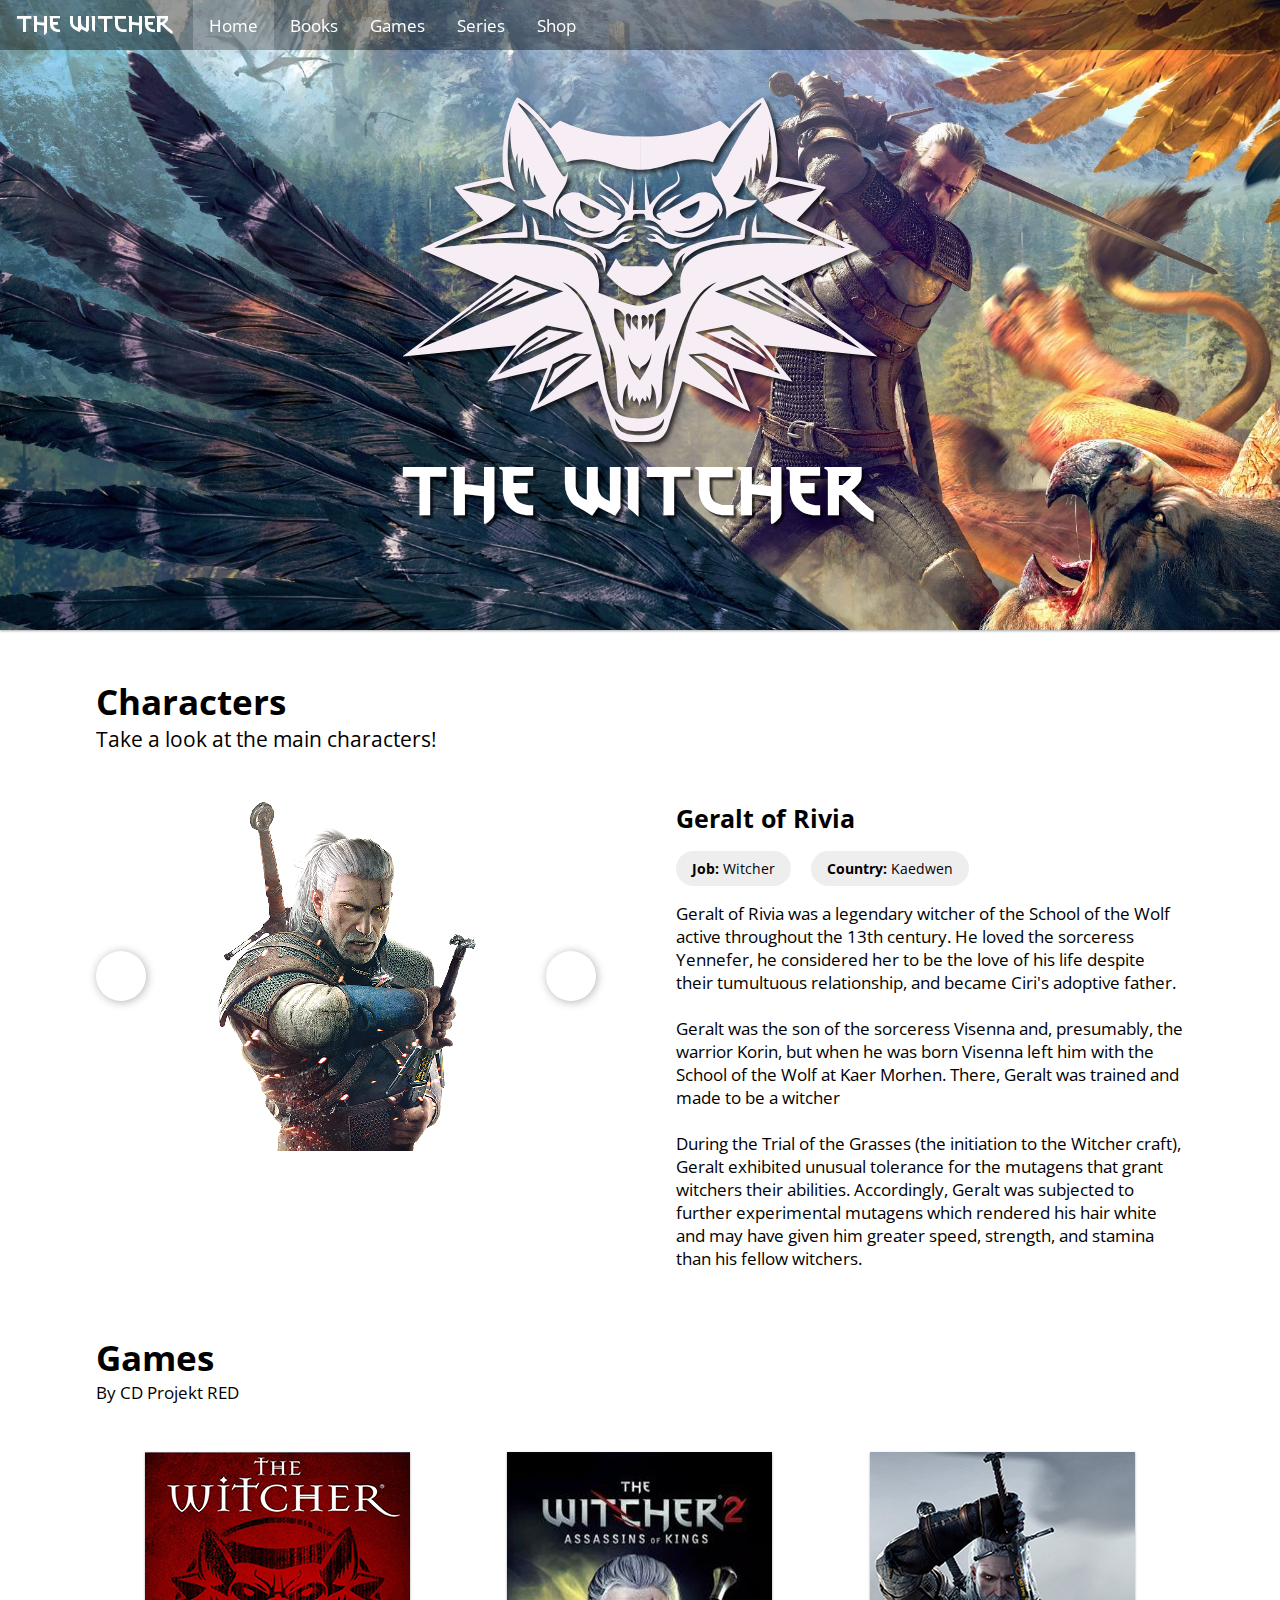
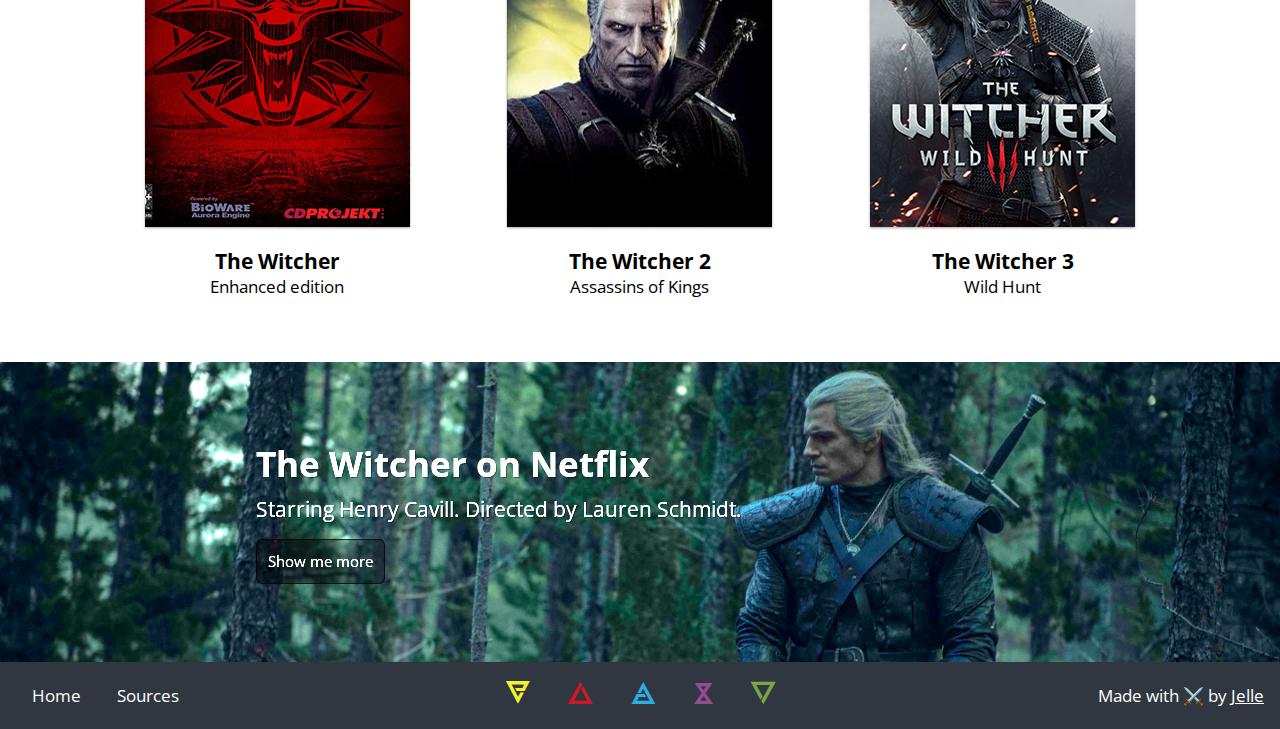
==== public/index.html @ 9e6f96c7 "Add public directory for firebase hosting" ====
<!DOCTYPE html>
<html lang="en">
<head>
    <meta charset="UTF-8">
    <meta name="viewport" content="width=device-width, initial-scale=1.0">
    <link rel="preconnect" href="https://fonts.gstatic.com">
    <link href="https://fonts.googleapis.com/css2?family=Open+Sans:wght@300&display=swap" rel="stylesheet">
    <link href="../css/main.css" rel="stylesheet">
    <link href="../css/index.css" rel="stylesheet">
    <title>Home - The Witcher</title>
</head>
<body>
<nav id="navbar">
    <p class="title">The Witcher</p>
    <ul>
        <li><a class="active" href="index.html">Home</a></li>
        <li><a href="books.html">Books</a></li>
        <li><a href="games.html">Games</a></li>
        <li><a href="series.html">Series</a></li>
        <li><a href="shop.html">Shop</a></li>
    </ul>
</nav>
<header>
    <section>
        <img class="logo" alt="The witcher logo" src="../img/witcher-logo.svg">
        <h1>The Witcher</h1>
    </section>
</header>

<main>

    <article class="characters">
        <header>
            <h2>Characters</h2>
            <small>Take a look at the main characters!</small>
        </header>
        <section id="slider" class="slider">
            <div class="wrapper">
                <ul id="slides" class="slides">
                    <li
                            data-country="Kaedwen"
                            data-job="Witcher"
                            data-name="Geralt of Rivia"
                            data-description="Geralt of Rivia was a legendary witcher of the School of the Wolf active throughout the 13th century. He loved the sorceress Yennefer, he considered her to be the love of his life despite their tumultuous relationship, and became Ciri's adoptive father.<br><br>Geralt was the son of the sorceress Visenna and, presumably, the warrior Korin, but when he was born Visenna left him with the School of the Wolf at Kaer Morhen. There, Geralt was trained and made to be a witcher<br><br>During the Trial of the Grasses (the initiation to the Witcher craft), Geralt exhibited unusual tolerance for the mutagens that grant witchers their abilities. Accordingly, Geralt was subjected to further experimental mutagens which rendered his hair white and may have given him greater speed, strength, and stamina than his fellow witchers."
                            class="slide"><img alt="Geralt of Rivia" src="../img/characters/geralt.png"></li>
                    <li
                            data-country="Cintra"
                            data-job="Child of the Elder Blood"
                            data-name="Ciri - Cirilla Fiona Elen Riannon"
                            data-description="Cirilla Fiona Elen Riannon, known as Ciri, the Lady of Time and Space and princess of Cintra, is one of the main characters of the Witcher saga, around whom much of the plot is centered.<br><br> She is the lion cub of Cintra, daughter of Pavetta and Duny (also known as the Urcheon of Erlenwald) and granddaughter of Queen Calanthe. She is also Geralt's destiny and adopted daughter. Ciri is a descendant of Lara Dorren and has the Elder blood which gives her access to powers that allow her to cross space and time."
                            class="slide"><img alt="Ciri - Cirilla Fiona Elen Riannon" src="../img/characters/ciri.png"></li>
                    <li
                            data-country="Aedirn"
                            data-job="Mage & Advisor"
                            data-name="Yennefer of Vengerberg"
                            data-description="Yennefer of Vengerberg, born on Belleteyn (the night of April 30 into May 1) in 1173, was a sorceress who lived in Vengerberg, the capital city of Aedirn. She was Geralt of Rivia's true love and a mother figure to Ciri, whom she viewed like a daughter to the point that she did everything she could to rescue the girl and keep her from harm.<br><br>Born in 1173, Yennefer had a rough childhood from the moment she was born due to her congenital hunchback. At some point, due to her magical potential, she was received in the Aretuza school for sorceresses, where rectoress Tissaia de Vries became her teacher and mother figure. In accordance with the sorceresses' tradition, any physical flaw, including her hunchback, was magically removed. Yennefer eventually graduated as a sorceress."
                            class="slide"><img alt="Yennefer Vengerberg" src="../img/characters/yennefer.png"></li>
                    <li
                            data-country="Temeria"
                            data-job="Mage & Advisor"
                            data-name="Triss Merigold"
                            data-description="Triss Merigold of Maribor was a legendary Temerian sorceress of the 13th century. Called Fourteenth of the Hill by her contemporaries because she was erroneously thought to have been killed during the Battle of Sodden Hill, she passed into history as Merigold the Fearless. A member of King Foltest's royal council along with Fercart and Keira Metz, as well as a founding member of the Lodge of Sorceresses, she was involved in politics for most of her life.<br><br>She was friends with Yennefer and the witcher Geralt of Rivia, but also unhappily in love with the latter.Triss took care of Ciri at Kaer Morhen for some time and is like an older sister to her.<br><br>She was a skilled healer and carried with her many magical potions, but she never uses them on herself because ironically, she was allergic to potions. She was also quite a powerful mage, certainly when it counted most. She wore an amulet - sapphire overlaid with silver."
                            class="slide"><img alt="Triss Merigold" src="../img/characters/triss.png"></li>
                    <li
                            data-country="Redania"
                            data-job="Bard"
                            data-name="Dandelion - Julian Alfred Pankratz"
                            data-description="Julian Alfred Pankratz, Viscount de Lettenhove, better known as Dandelion (Or in the Netflix series as Jaskier), was a poet, minstrel, bard, and close friend of Geralt of Rivia.<br><br>Dandelion studied the seven liberal arts for four years at Oxenfurt University before later becoming a professor, but only taught students for a year before leaving the academy to travel the world. He would, however, visit Oxenfurt from time to time to give guest lectures. Within a very few years he gained worldwide fame and became known as one of the best minstrels in the Northern Kingdoms, with his best known song was the Ballad of the Lion Cub of Cintra.<br><br>Dandelion first met Geralt at a fête in the town of Gulet in Aedirn. There, the poet had knocked up a girl under the musician's podium, and her four sturdy brothers were looking for him all over town, threatening to geld him and cover him in pitch and sawdust."
                            class="slide"><img alt="Dandelion - Julian Alfred Pankratz" src="../img/characters/dandelion.png"></li>
                </ul>
            </div>
            <a id="prev" class="control prev"></a>
            <a id="next" class="control next"></a>
        </section>
        <section class="info">
            <h2 id="name">Name of the character</h2>
            <p id="job" class="pill"></p>
            <p id="country" class="pill"></p>
            <p id="character-description">A description or smth idk</p>
        </section>
    </article>

    <article class="games">
        <header>
            <h2>Games</h2>
            <small>By CD Projekt RED</small>
        </header>
        <ul>
            <li>
                <a href="games.html#tw1">
                    <img alt="Cover image of The witcher" src="../img/covers/tw1.png">
                    <h3>The Witcher</h3>
                    <small>Enhanced edition</small>
                </a>
            </li>

            <li>
                <a href="games.html#tw2">
                    <img alt="Cover image of The witcher 3" src="../img/covers/tw2.png">
                    <h3>The Witcher 2</h3>
                    <small>Assassins of Kings</small>
                </a>
            </li>

            <li>
                <a href="games.html#tw3">
                    <img alt="Cover image of The witcher 3" src="../img/covers/tw3.png">
                    <h3>The Witcher 3</h3>
                    <small>Wild Hunt</small>
                </a>
            </li>
        </ul>
    </article>

    <article class="series">
        <header>
            <h2>The Witcher on Netflix</h2>
            <small>Starring Henry Cavill. Directed by Lauren Schmidt.</small>
            <button>Show me more</button>
        </header>
    </article>
</main>

<footer>
    <ul>
        <li><a href="index.html">Home</a></li>
        <li><a href="sources.html">Sources</a></li>
    </ul>
    <ul class="signs">
        <li><button title="Quen" type="button" class="quen">}</button></li>
        <li><button title="Igni" type="button" class="igni">(</button></li>
        <li><button title="Aard" type="button" class="aard">{</button></li>
        <li><button title="Yrden" type="button" class="yrden">&</button></li>
        <li><button title="Axii" type="button" class="axii">)</button></li>
    </ul>
    <p>Made with &#9876;&#65039; by <a target="_blank" href="https://jelleglebbeek.com">Jelle</a></p>
</footer>

<script src="../js/main.js"></script>
<script src="../js/index.js"></script>
</body>
</html>
---- css/main.css ----
@font-face {
    font-family: thewitcher;
    src: url("../font/thewitcher.ttf");
}

* {
    margin: 0;
    padding: 0;
}

html {
    height: 100%;
}

body {
    font-family: 'Open Sans', sans-serif;
    font-size: 14px;
    box-sizing: border-box;
    display: grid;
    grid-template-rows: 1fr auto;
    min-height: 100%;
}

main {
    width: 100%;
}

nav .menu img {
    filter: invert();
    margin-top: 10px;
}

nav.scrolled {
    background-color: rgba(0,0,0,.9);
    transition: background-color 200ms linear;
}

nav .menu {
    padding: .2rem;
    height: 100%;
}

nav {
    position: fixed;
    width: 100%;
    background-color: rgba(0,0,0,.4);
    height: 50px;
    z-index: 999;
    transition: background-color 200ms linear;
}

.title {
    font-family: 'thewitcher', sans-serif;
    font-size: 180%;
    color: #fff;
    margin-left: 1rem;
    margin-right: 1rem;
    display: inline-block;
}

nav ul {
    display: inline-flex;
    height: 100%;
    list-style: none;
    align-items: center;
}

nav ul li {
    display: block;
}

nav a {
    text-decoration: none;
    color: white;
    font-size: 120%;
    padding: 1rem 1rem .85rem;
    height: 100%;
    width: 100%;
    transition: 200ms;
}

nav a:hover {
    background-color: rgba(255,255,255,.4);
}

nav .active {
    background-color: rgba(255,255,255,.2);
}

footer {
    display: grid;
    width: 100%;
    padding: 1rem;
    box-sizing: border-box;
    grid-template-columns: 1fr 1fr 1fr;
    background-color: #303740;
}

footer > ul > li {
    margin: 0 1rem;
    transition: 200ms ease-in-out;
}

footer > ul > li:hover {
    filter: brightness(60%);
}

footer > *:nth-child(2) {
    justify-self: center;
}

footer > *:last-child {
    justify-self: right;
}

footer > * {
    align-self: center;
    font-size: 120%;
}

footer .signs button {
    font-family: 'thewitcher', sans-serif;
    border: none;
    background-color: transparent;
    font-size: 2rem;
}

footer .quen {
    color: #f4f22f;
}

footer .igni {
    color: #d21628;
}

footer .aard {
    color: #2dade2;
}

footer .yrden {
    color: #934d92;
}

footer .axii {
    color: #79a647;
}

footer p, footer > p > a {
    color: #fff;
}

footer > ul > li > a {
    color: #fff;
    text-decoration: none;
}

footer li {
    display: inline-block;
    color: #fff;
}

@media only screen and (max-width: 950px) {
    footer {
        grid-template-columns: 1fr;
        grid-template-rows: 1fr 1fr 1fr;
        grid-row-gap: 1rem;
    }

    footer > ul > li:first-child {
        margin-left: 0;
    }

    footer > * {
        justify-self: left !important;
    }
}

@media only screen and (max-width: 580px) {
    nav {
        height: 91px;
        text-align: center;
    }

    nav a {
        padding: .5rem 1rem .5rem 1rem;
    }

    nav ul {
        height: unset;
        margin: 0;
    }

    nav .title {
        margin: 1rem;
    }
}
---- css/index.css ----
body > header {
    position: relative;
    width: 100%;
    height: 70vh;
    font-family: 'thewitcher', sans-serif;
    font-size: 350%;
    letter-spacing: 3px;
    text-shadow: 3px 3px 2px rgba(0,0,0,.7);
    background: url("../img/banner.jpg") center center no-repeat fixed;
    background-size: cover;
    margin-bottom: 2rem;
    color: #fff;
    box-shadow: 0 1px 3px rgba(0,0,0,0.12), 0 1px 2px rgba(0,0,0,0.24);
}

body > header > section {
    position: absolute;
    top: 50%;
    left: 50%;
    transform: translateX(-50%) translateY(-50%);
    text-align: center;
}

body > header > section > h1 {
    font-size: 4.5rem;
}

body > header > section > img {
    filter: invert() drop-shadow( 3px 3px 2px rgba(0, 0, 0, .7));
}

.slider {
    position: relative;
    width: 500px;
    height: 350px;
    list-style: none;
}

.wrapper {
    overflow: hidden;
    position: relative;
    width: 500px;
    height: 350px;
    z-index: 1;
    background-size: cover;
    border-radius: 3px;
}

.wrapper img {
    image-rendering: pixelated;
    margin: 0 auto;
}

.slides {
    display: flex;
    position: relative;
    top: 0;
    left: -500px;
    width: 10000px;
    margin: 0;
    padding: 0;
}

.slides.shifting {
    transition: left 0.2s ease-out;
}

.slide {
    width: 500px;
    height: 350px;
    cursor: pointer;
    display: flex;
    flex-direction: row;
    justify-content: flex-end;
    transition: all 1s;
    position: relative;
    background: transparent;
    background-size: cover;
    border-radius: 2px;
    padding: 0;
    margin: 0;
}

.slider.loaded {
    background: #FFF;
}

.control {
    position: absolute;
    top: 50%;
    transform: translateY(-50%);
    width: 50px;
    height: 50px;
    background: #fff;
    border-radius: 50px;
    box-shadow: 1px 1px 10px rgba(0, 0, 0, 0.3);
    z-index: 2;
}

.prev,
.next {
    background-size: 22px;
    background-position: center;
    background-repeat: no-repeat;
    cursor: pointer;
}

.prev {
    background-image: url(https://cdn0.iconfinder.com/data/icons/navigation-set-arrows-part-one/32/ChevronLeft-512.png);
    left: 0;
}

.next {
    background-image: url(https://cdn0.iconfinder.com/data/icons/navigation-set-arrows-part-one/32/ChevronRight-512.png);
    right: 0;
}

p.pill {
    display: inline-block;
    background-color: #eee;
    border-radius: 30px;
    padding: .5rem 1rem;
    margin: 0 1rem 1rem;
}

article.characters {
    display: flex;
    flex-wrap: wrap;
    margin: 0 auto;
    width: 85%;
}

article {
    padding: 1rem 1rem 3rem;
}

article.characters > *:nth-child(1) {
    width: 100%;
}

.characters .info {
    margin-left: 5rem;
    flex: 1;
}

p.pill:first-of-type {
    margin: 0 0 1rem;
}

article > header > h2 {
    font-size: 250%;
}

article > header > small {
    font-size: 150%;
}

article.characters > header, article.games > header {
    margin-bottom: 3rem;
}

#name {
    margin-bottom: 1rem;
    font-size: 180%;
}

article.series {
    background: url("../img/series-banner.png") center top no-repeat;
    background-size: cover;
    height: 300px;
    filter: brightness(140%) saturate(150%);
    color: #fff;
    display: flex;
    justify-content: flex-start;
    align-items: center;
    padding: 0;
    margin-top: -2rem;
}

article.series > header {
    margin-left: 20%;
    text-shadow: 1px 1px 0.5px rgba(0,0,0,.4);
}

article.series > header > h2 {
    margin-bottom: .5rem;
}

article.series > header > button {
    display: block;
    margin-top: 1rem;
    padding: .7rem;
    background-color: rgba(0,0,0,.4);
    color: #FFF;
    border: 1px solid rgba(0,0,0,.7);
    font-family: 'Open Sans', sans-serif;
    font-size: 110%;
    border-radius: 6px;
    cursor: pointer;
    transition: background-color 200ms;
}

article.series > header > button:hover {
    background-color: rgba(0,0,0,.6);
}

#character-description {
    font-size: 120%;
}

article.games > ul {
    display: flex;
    justify-content: space-around;
    flex-wrap: wrap;
    list-style: none;
}

article.games li {
    text-align: center;
    margin: 0 1rem 3rem;
}

article.games a {
    color: #000;
    text-decoration: none;
}

article.games {
    width: 85%;
    margin: 0 auto;
}

article.games hr {
    border-image-source: linear-gradient(
            180deg
            , rgba(255,255,255,1) 0%, rgb(154 154 154) 25%, rgb(154 154 154) 75%, rgba(255,255,255,1) 100%);
    border-image-slice: 1;
    margin-top: -1rem;
    margin-bottom: 1rem;
}

article.games img {
    box-shadow: 0 1px 3px rgba(0,0,0,0.12), 0 1px 2px rgba(0,0,0,0.24);
    transition: all 0.3s cubic-bezier(.25,.8,.25,1);
    margin-bottom: 1rem;
}

article.games h3 {
    font-size: 150%;
}

article.games small {
    font-size: 120%;
}

article.games a:hover > img {
    box-shadow: 0 14px 28px rgba(0,0,0,0.25), 0 10px 10px rgba(0,0,0,0.22);
}

@media only screen and (max-width: 1180px) {
    .characters .info {
        margin-left: 0;
        width: 100%;
        flex: unset;
    }
    .characters .slider {
        margin: 0 auto 1rem;
    }
}

@media only screen and (max-width: 600px) {
    .slide, .wrapper, .slider {
        width: 350px;
    }
    .slides {
        left: -350px;
    }
    #country.pill {
        margin-left: 0;
    }
    article.series > header {
        margin: 1rem;
    }
    article.series {
        justify-content: center;
    }
}

@media only screen and (max-width: 950px) {
    body > header > section > h1 {
        font-size: 3.5rem;
    }
}
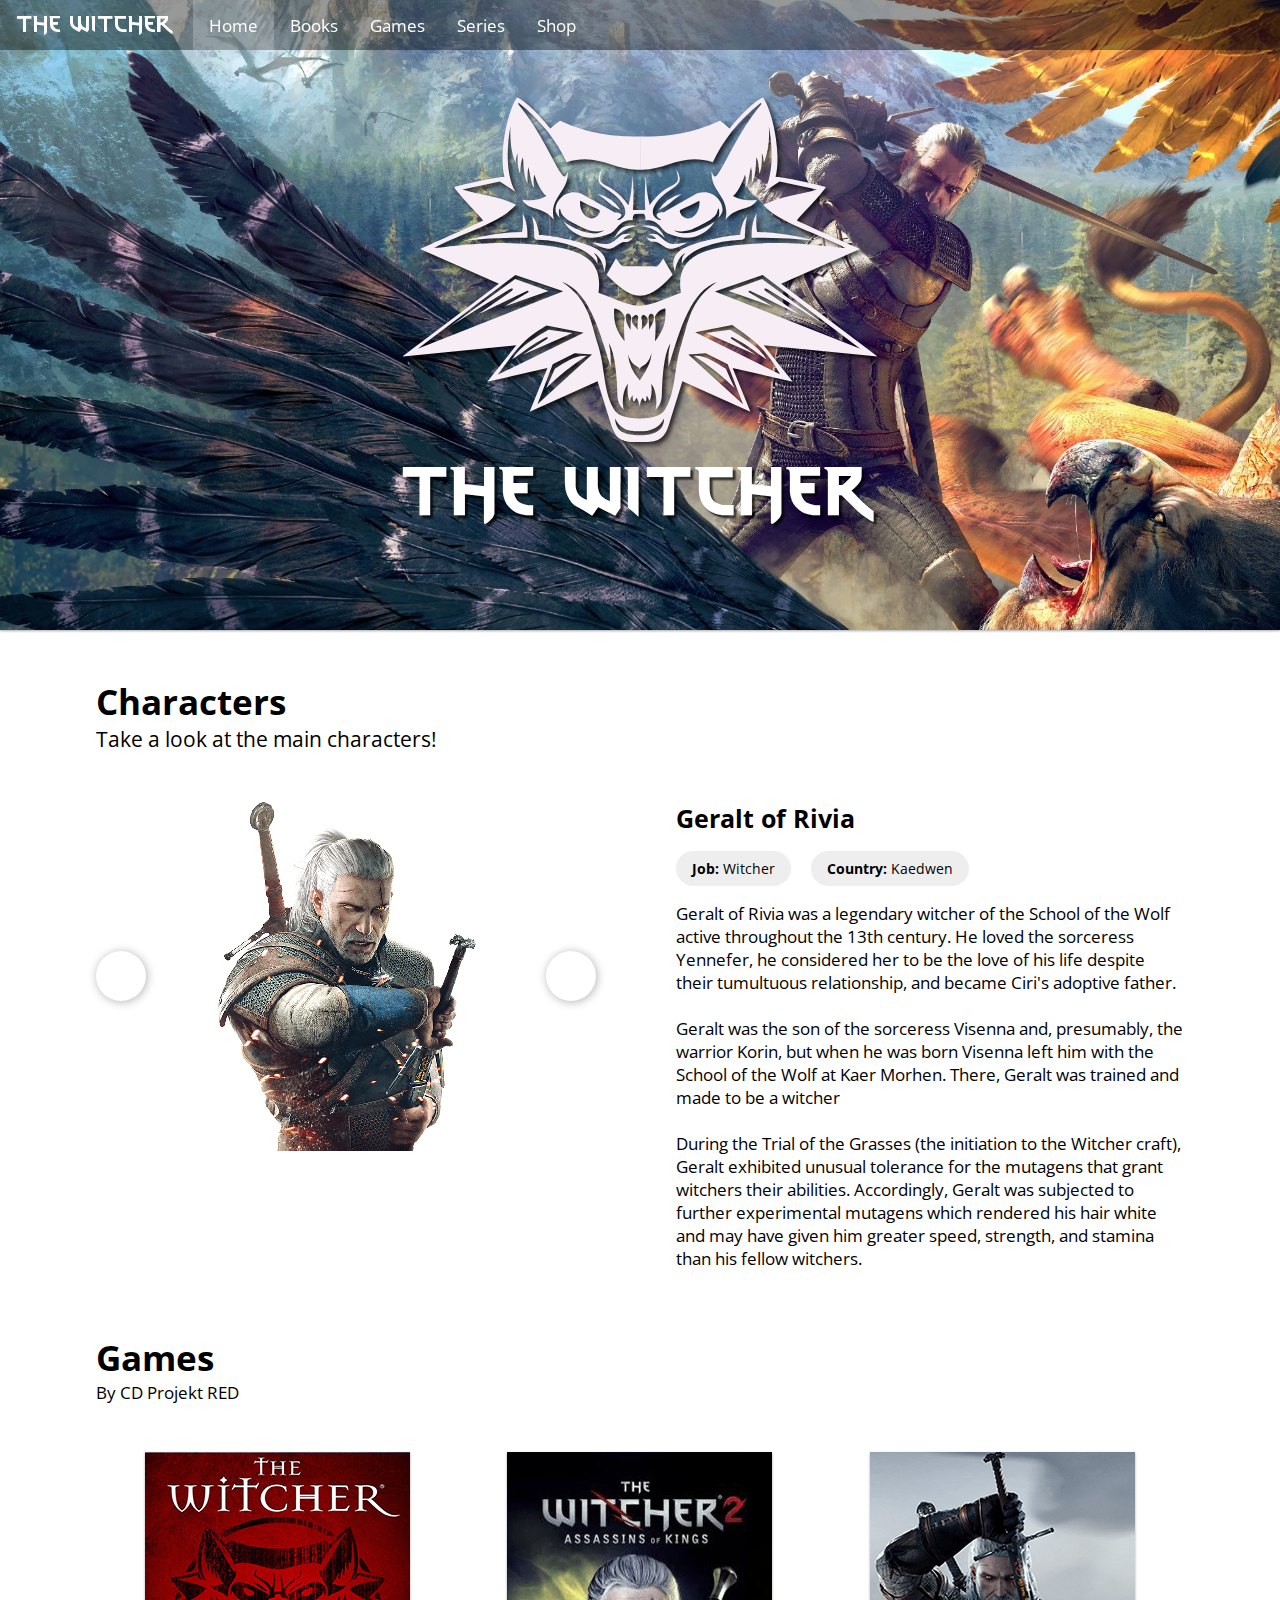
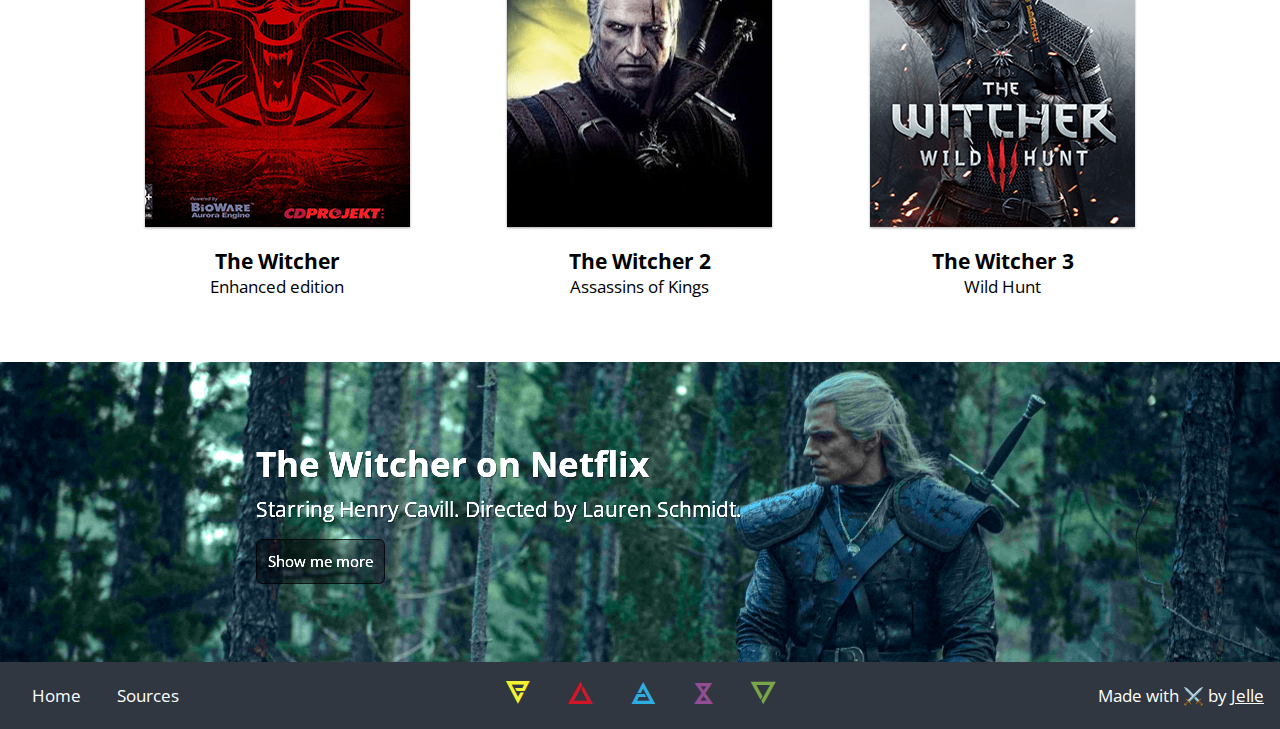
==== commit beab5d49: "Compress all images to save bandwidth" ====
--- a/public/index.html
+++ b/public/index.html
@@ -5,8 +5,8 @@
     <meta name="viewport" content="width=device-width, initial-scale=1.0">
     <link rel="preconnect" href="https://fonts.gstatic.com">
     <link href="https://fonts.googleapis.com/css2?family=Open+Sans:wght@300&display=swap" rel="stylesheet">
-    <link href="../css/main.css" rel="stylesheet">
-    <link href="../css/index.css" rel="stylesheet">
+    <link href="css/main.css" rel="stylesheet">
+    <link href="css/index.css" rel="stylesheet">
     <title>Home - The Witcher</title>
 </head>
 <body>
@@ -22,7 +22,7 @@
 </nav>
 <header>
     <section>
-        <img class="logo" alt="The witcher logo" src="../img/witcher-logo.svg">
+        <img class="logo" alt="The witcher logo" src="img/witcher-logo.svg">
         <h1>The Witcher</h1>
     </section>
 </header>
@@ -42,31 +42,31 @@
                             data-job="Witcher"
                             data-name="Geralt of Rivia"
                             data-description="Geralt of Rivia was a legendary witcher of the School of the Wolf active throughout the 13th century. He loved the sorceress Yennefer, he considered her to be the love of his life despite their tumultuous relationship, and became Ciri's adoptive father.<br><br>Geralt was the son of the sorceress Visenna and, presumably, the warrior Korin, but when he was born Visenna left him with the School of the Wolf at Kaer Morhen. There, Geralt was trained and made to be a witcher<br><br>During the Trial of the Grasses (the initiation to the Witcher craft), Geralt exhibited unusual tolerance for the mutagens that grant witchers their abilities. Accordingly, Geralt was subjected to further experimental mutagens which rendered his hair white and may have given him greater speed, strength, and stamina than his fellow witchers."
-                            class="slide"><img alt="Geralt of Rivia" src="../img/characters/geralt.png"></li>
+                            class="slide"><img alt="Geralt of Rivia" src="img/characters/geralt.png"></li>
                     <li
                             data-country="Cintra"
                             data-job="Child of the Elder Blood"
                             data-name="Ciri - Cirilla Fiona Elen Riannon"
                             data-description="Cirilla Fiona Elen Riannon, known as Ciri, the Lady of Time and Space and princess of Cintra, is one of the main characters of the Witcher saga, around whom much of the plot is centered.<br><br> She is the lion cub of Cintra, daughter of Pavetta and Duny (also known as the Urcheon of Erlenwald) and granddaughter of Queen Calanthe. She is also Geralt's destiny and adopted daughter. Ciri is a descendant of Lara Dorren and has the Elder blood which gives her access to powers that allow her to cross space and time."
-                            class="slide"><img alt="Ciri - Cirilla Fiona Elen Riannon" src="../img/characters/ciri.png"></li>
+                            class="slide"><img alt="Ciri - Cirilla Fiona Elen Riannon" src="img/characters/ciri.png"></li>
                     <li
                             data-country="Aedirn"
                             data-job="Mage & Advisor"
                             data-name="Yennefer of Vengerberg"
                             data-description="Yennefer of Vengerberg, born on Belleteyn (the night of April 30 into May 1) in 1173, was a sorceress who lived in Vengerberg, the capital city of Aedirn. She was Geralt of Rivia's true love and a mother figure to Ciri, whom she viewed like a daughter to the point that she did everything she could to rescue the girl and keep her from harm.<br><br>Born in 1173, Yennefer had a rough childhood from the moment she was born due to her congenital hunchback. At some point, due to her magical potential, she was received in the Aretuza school for sorceresses, where rectoress Tissaia de Vries became her teacher and mother figure. In accordance with the sorceresses' tradition, any physical flaw, including her hunchback, was magically removed. Yennefer eventually graduated as a sorceress."
-                            class="slide"><img alt="Yennefer Vengerberg" src="../img/characters/yennefer.png"></li>
+                            class="slide"><img alt="Yennefer Vengerberg" src="img/characters/yennefer.png"></li>
                     <li
                             data-country="Temeria"
                             data-job="Mage & Advisor"
                             data-name="Triss Merigold"
                             data-description="Triss Merigold of Maribor was a legendary Temerian sorceress of the 13th century. Called Fourteenth of the Hill by her contemporaries because she was erroneously thought to have been killed during the Battle of Sodden Hill, she passed into history as Merigold the Fearless. A member of King Foltest's royal council along with Fercart and Keira Metz, as well as a founding member of the Lodge of Sorceresses, she was involved in politics for most of her life.<br><br>She was friends with Yennefer and the witcher Geralt of Rivia, but also unhappily in love with the latter.Triss took care of Ciri at Kaer Morhen for some time and is like an older sister to her.<br><br>She was a skilled healer and carried with her many magical potions, but she never uses them on herself because ironically, she was allergic to potions. She was also quite a powerful mage, certainly when it counted most. She wore an amulet - sapphire overlaid with silver."
-                            class="slide"><img alt="Triss Merigold" src="../img/characters/triss.png"></li>
+                            class="slide"><img alt="Triss Merigold" src="img/characters/triss.png"></li>
                     <li
                             data-country="Redania"
                             data-job="Bard"
                             data-name="Dandelion - Julian Alfred Pankratz"
                             data-description="Julian Alfred Pankratz, Viscount de Lettenhove, better known as Dandelion (Or in the Netflix series as Jaskier), was a poet, minstrel, bard, and close friend of Geralt of Rivia.<br><br>Dandelion studied the seven liberal arts for four years at Oxenfurt University before later becoming a professor, but only taught students for a year before leaving the academy to travel the world. He would, however, visit Oxenfurt from time to time to give guest lectures. Within a very few years he gained worldwide fame and became known as one of the best minstrels in the Northern Kingdoms, with his best known song was the Ballad of the Lion Cub of Cintra.<br><br>Dandelion first met Geralt at a fête in the town of Gulet in Aedirn. There, the poet had knocked up a girl under the musician's podium, and her four sturdy brothers were looking for him all over town, threatening to geld him and cover him in pitch and sawdust."
-                            class="slide"><img alt="Dandelion - Julian Alfred Pankratz" src="../img/characters/dandelion.png"></li>
+                            class="slide"><img alt="Dandelion - Julian Alfred Pankratz" src="img/characters/dandelion.png"></li>
                 </ul>
             </div>
             <a id="prev" class="control prev"></a>
@@ -88,7 +88,7 @@
         <ul>
             <li>
                 <a href="games.html#tw1">
-                    <img alt="Cover image of The witcher" src="../img/covers/tw1.png">
+                    <img alt="Cover image of The witcher" src="img/covers/tw1.png">
                     <h3>The Witcher</h3>
                     <small>Enhanced edition</small>
                 </a>
@@ -96,7 +96,7 @@
 
             <li>
                 <a href="games.html#tw2">
-                    <img alt="Cover image of The witcher 3" src="../img/covers/tw2.png">
+                    <img alt="Cover image of The witcher 3" src="img/covers/tw2.png">
                     <h3>The Witcher 2</h3>
                     <small>Assassins of Kings</small>
                 </a>
@@ -104,7 +104,7 @@
 
             <li>
                 <a href="games.html#tw3">
-                    <img alt="Cover image of The witcher 3" src="../img/covers/tw3.png">
+                    <img alt="Cover image of The witcher 3" src="img/covers/tw3.png">
                     <h3>The Witcher 3</h3>
                     <small>Wild Hunt</small>
                 </a>
@@ -136,7 +136,7 @@
     <p>Made with &#9876;&#65039; by <a target="_blank" href="https://jelleglebbeek.com">Jelle</a></p>
 </footer>
 
-<script src="../js/main.js"></script>
-<script src="../js/index.js"></script>
+<script src="js/main.js"></script>
+<script src="js/index.js"></script>
 </body>
 </html>
--- a/public/css/main.css
+++ b/public/css/main.css
@@ -0,0 +1,196 @@
+@font-face {
+    font-family: thewitcher;
+    src: url("../font/thewitcher.ttf");
+}
+
+* {
+    margin: 0;
+    padding: 0;
+}
+
+html {
+    height: 100%;
+}
+
+body {
+    font-family: 'Open Sans', sans-serif;
+    font-size: 14px;
+    box-sizing: border-box;
+    display: grid;
+    grid-template-rows: 1fr auto;
+    min-height: 100%;
+}
+
+main {
+    width: 100%;
+}
+
+nav .menu img {
+    filter: invert();
+    margin-top: 10px;
+}
+
+nav.scrolled {
+    background-color: rgba(0,0,0,.9);
+    transition: background-color 200ms linear;
+}
+
+nav .menu {
+    padding: .2rem;
+    height: 100%;
+}
+
+nav {
+    position: fixed;
+    width: 100%;
+    background-color: rgba(0,0,0,.4);
+    height: 50px;
+    z-index: 999;
+    transition: background-color 200ms linear;
+}
+
+.title {
+    font-family: 'thewitcher', sans-serif;
+    font-size: 180%;
+    color: #fff;
+    margin-left: 1rem;
+    margin-right: 1rem;
+    display: inline-block;
+}
+
+nav ul {
+    display: inline-flex;
+    height: 100%;
+    list-style: none;
+    align-items: center;
+}
+
+nav ul li {
+    display: block;
+}
+
+nav a {
+    text-decoration: none;
+    color: white;
+    font-size: 120%;
+    padding: 1rem 1rem .85rem;
+    height: 100%;
+    width: 100%;
+    transition: 200ms;
+}
+
+nav a:hover {
+    background-color: rgba(255,255,255,.4);
+}
+
+nav .active {
+    background-color: rgba(255,255,255,.2);
+}
+
+footer {
+    display: grid;
+    width: 100%;
+    padding: 1rem;
+    box-sizing: border-box;
+    grid-template-columns: 1fr 1fr 1fr;
+    background-color: #303740;
+}
+
+footer > ul > li {
+    margin: 0 1rem;
+    transition: 200ms ease-in-out;
+}
+
+footer > ul > li:hover {
+    filter: brightness(60%);
+}
+
+footer > *:nth-child(2) {
+    justify-self: center;
+}
+
+footer > *:last-child {
+    justify-self: right;
+}
+
+footer > * {
+    align-self: center;
+    font-size: 120%;
+}
+
+footer .signs button {
+    font-family: 'thewitcher', sans-serif;
+    border: none;
+    background-color: transparent;
+    font-size: 2rem;
+}
+
+footer .quen {
+    color: #f4f22f;
+}
+
+footer .igni {
+    color: #d21628;
+}
+
+footer .aard {
+    color: #2dade2;
+}
+
+footer .yrden {
+    color: #934d92;
+}
+
+footer .axii {
+    color: #79a647;
+}
+
+footer p, footer > p > a {
+    color: #fff;
+}
+
+footer > ul > li > a {
+    color: #fff;
+    text-decoration: none;
+}
+
+footer li {
+    display: inline-block;
+    color: #fff;
+}
+
+@media only screen and (max-width: 950px) {
+    footer {
+        grid-template-columns: 1fr;
+        grid-template-rows: 1fr 1fr 1fr;
+        grid-row-gap: 1rem;
+    }
+
+    footer > ul > li:first-child {
+        margin-left: 0;
+    }
+
+    footer > * {
+        justify-self: left !important;
+    }
+}
+
+@media only screen and (max-width: 580px) {
+    nav {
+        height: 91px;
+        text-align: center;
+    }
+
+    nav a {
+        padding: .5rem 1rem .5rem 1rem;
+    }
+
+    nav ul {
+        height: unset;
+        margin: 0;
+    }
+
+    nav .title {
+        margin: 1rem;
+    }
+}
--- a/public/css/index.css
+++ b/public/css/index.css
@@ -0,0 +1,293 @@
+body > header {
+    position: relative;
+    width: 100%;
+    height: 70vh;
+    font-family: 'thewitcher', sans-serif;
+    font-size: 350%;
+    letter-spacing: 3px;
+    text-shadow: 3px 3px 2px rgba(0,0,0,.7);
+    background: url("../img/banner.jpg") center center no-repeat fixed;
+    background-size: cover;
+    margin-bottom: 2rem;
+    color: #fff;
+    box-shadow: 0 1px 3px rgba(0,0,0,0.12), 0 1px 2px rgba(0,0,0,0.24);
+}
+
+body > header > section {
+    position: absolute;
+    top: 50%;
+    left: 50%;
+    transform: translateX(-50%) translateY(-50%);
+    text-align: center;
+}
+
+body > header > section > h1 {
+    font-size: 4.5rem;
+}
+
+body > header > section > img {
+    filter: invert() drop-shadow( 3px 3px 2px rgba(0, 0, 0, .7));
+}
+
+.slider {
+    position: relative;
+    width: 500px;
+    height: 350px;
+    list-style: none;
+}
+
+.wrapper {
+    overflow: hidden;
+    position: relative;
+    width: 500px;
+    height: 350px;
+    z-index: 1;
+    background-size: cover;
+    border-radius: 3px;
+}
+
+.wrapper img {
+    image-rendering: pixelated;
+    margin: 0 auto;
+}
+
+.slides {
+    display: flex;
+    position: relative;
+    top: 0;
+    left: -500px;
+    width: 10000px;
+    margin: 0;
+    padding: 0;
+}
+
+.slides.shifting {
+    transition: left 0.2s ease-out;
+}
+
+.slide {
+    width: 500px;
+    height: 350px;
+    cursor: pointer;
+    display: flex;
+    flex-direction: row;
+    justify-content: flex-end;
+    transition: all 1s;
+    position: relative;
+    background: transparent;
+    background-size: cover;
+    border-radius: 2px;
+    padding: 0;
+    margin: 0;
+}
+
+.slider.loaded {
+    background: #FFF;
+}
+
+.control {
+    position: absolute;
+    top: 50%;
+    transform: translateY(-50%);
+    width: 50px;
+    height: 50px;
+    background: #fff;
+    border-radius: 50px;
+    box-shadow: 1px 1px 10px rgba(0, 0, 0, 0.3);
+    z-index: 2;
+}
+
+.prev,
+.next {
+    background-size: 22px;
+    background-position: center;
+    background-repeat: no-repeat;
+    cursor: pointer;
+}
+
+.prev {
+    background-image: url(https://cdn0.iconfinder.com/data/icons/navigation-set-arrows-part-one/32/ChevronLeft-512.png);
+    left: 0;
+}
+
+.next {
+    background-image: url(https://cdn0.iconfinder.com/data/icons/navigation-set-arrows-part-one/32/ChevronRight-512.png);
+    right: 0;
+}
+
+p.pill {
+    display: inline-block;
+    background-color: #eee;
+    border-radius: 30px;
+    padding: .5rem 1rem;
+    margin: 0 1rem 1rem;
+}
+
+article.characters {
+    display: flex;
+    flex-wrap: wrap;
+    margin: 0 auto;
+    width: 85%;
+}
+
+article {
+    padding: 1rem 1rem 3rem;
+}
+
+article.characters > *:nth-child(1) {
+    width: 100%;
+}
+
+.characters .info {
+    margin-left: 5rem;
+    flex: 1;
+}
+
+p.pill:first-of-type {
+    margin: 0 0 1rem;
+}
+
+article > header > h2 {
+    font-size: 250%;
+}
+
+article > header > small {
+    font-size: 150%;
+}
+
+article.characters > header, article.games > header {
+    margin-bottom: 3rem;
+}
+
+#name {
+    margin-bottom: 1rem;
+    font-size: 180%;
+}
+
+article.series {
+    background: url("../img/series-banner.png") center top no-repeat;
+    background-size: cover;
+    height: 300px;
+    filter: brightness(140%) saturate(150%);
+    color: #fff;
+    display: flex;
+    justify-content: flex-start;
+    align-items: center;
+    padding: 0;
+    margin-top: -2rem;
+}
+
+article.series > header {
+    margin-left: 20%;
+    text-shadow: 1px 1px 0.5px rgba(0,0,0,.4);
+}
+
+article.series > header > h2 {
+    margin-bottom: .5rem;
+}
+
+article.series > header > button {
+    display: block;
+    margin-top: 1rem;
+    padding: .7rem;
+    background-color: rgba(0,0,0,.4);
+    color: #FFF;
+    border: 1px solid rgba(0,0,0,.7);
+    font-family: 'Open Sans', sans-serif;
+    font-size: 110%;
+    border-radius: 6px;
+    cursor: pointer;
+    transition: background-color 200ms;
+}
+
+article.series > header > button:hover {
+    background-color: rgba(0,0,0,.6);
+}
+
+#character-description {
+    font-size: 120%;
+}
+
+article.games > ul {
+    display: flex;
+    justify-content: space-around;
+    flex-wrap: wrap;
+    list-style: none;
+}
+
+article.games li {
+    text-align: center;
+    margin: 0 1rem 3rem;
+}
+
+article.games a {
+    color: #000;
+    text-decoration: none;
+}
+
+article.games {
+    width: 85%;
+    margin: 0 auto;
+}
+
+article.games hr {
+    border-image-source: linear-gradient(
+            180deg
+            , rgba(255,255,255,1) 0%, rgb(154 154 154) 25%, rgb(154 154 154) 75%, rgba(255,255,255,1) 100%);
+    border-image-slice: 1;
+    margin-top: -1rem;
+    margin-bottom: 1rem;
+}
+
+article.games img {
+    box-shadow: 0 1px 3px rgba(0,0,0,0.12), 0 1px 2px rgba(0,0,0,0.24);
+    transition: all 0.3s cubic-bezier(.25,.8,.25,1);
+    margin-bottom: 1rem;
+}
+
+article.games h3 {
+    font-size: 150%;
+}
+
+article.games small {
+    font-size: 120%;
+}
+
+article.games a:hover > img {
+    box-shadow: 0 14px 28px rgba(0,0,0,0.25), 0 10px 10px rgba(0,0,0,0.22);
+}
+
+@media only screen and (max-width: 1180px) {
+    .characters .info {
+        margin-left: 0;
+        width: 100%;
+        flex: unset;
+    }
+    .characters .slider {
+        margin: 0 auto 1rem;
+    }
+}
+
+@media only screen and (max-width: 600px) {
+    .slide, .wrapper, .slider {
+        width: 350px;
+    }
+    .slides {
+        left: -350px;
+    }
+    #country.pill {
+        margin-left: 0;
+    }
+    article.series > header {
+        margin: 1rem;
+    }
+    article.series {
+        justify-content: center;
+    }
+}
+
+@media only screen and (max-width: 950px) {
+    body > header > section > h1 {
+        font-size: 3.5rem;
+    }
+}
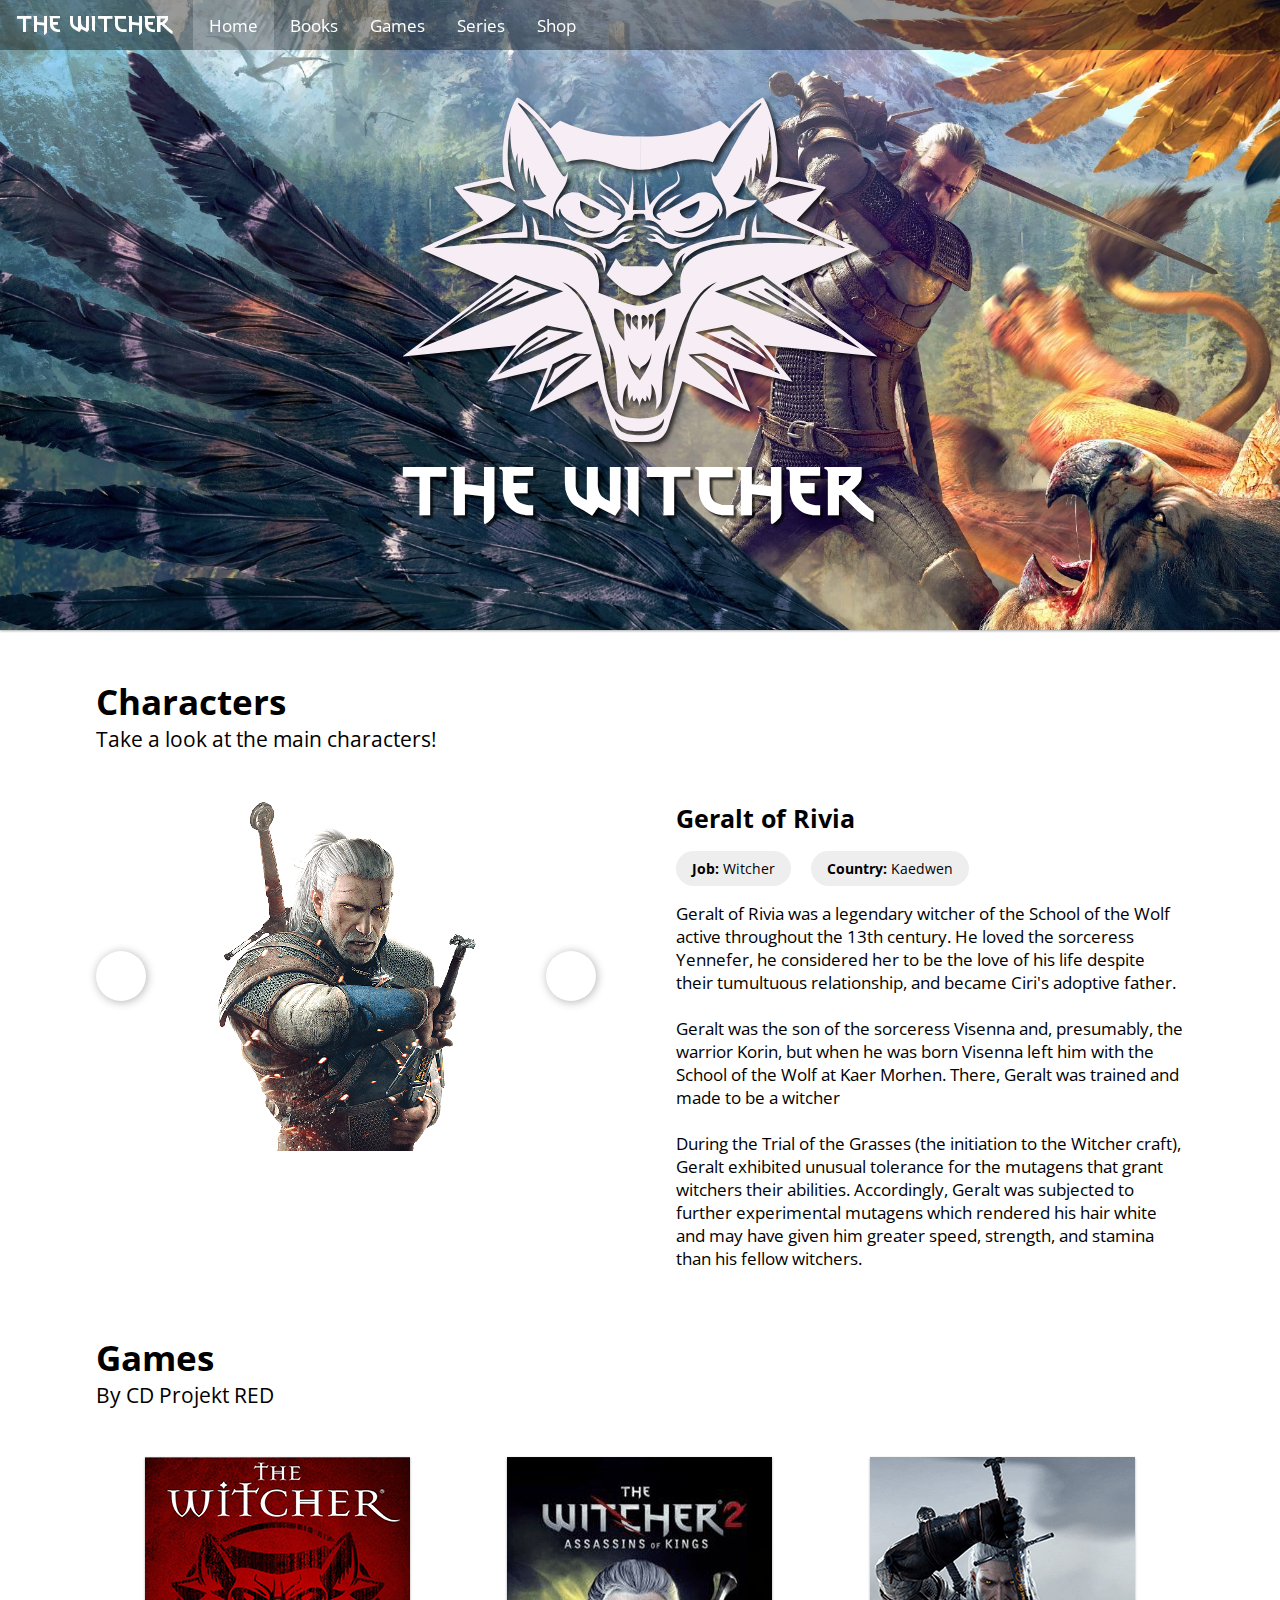
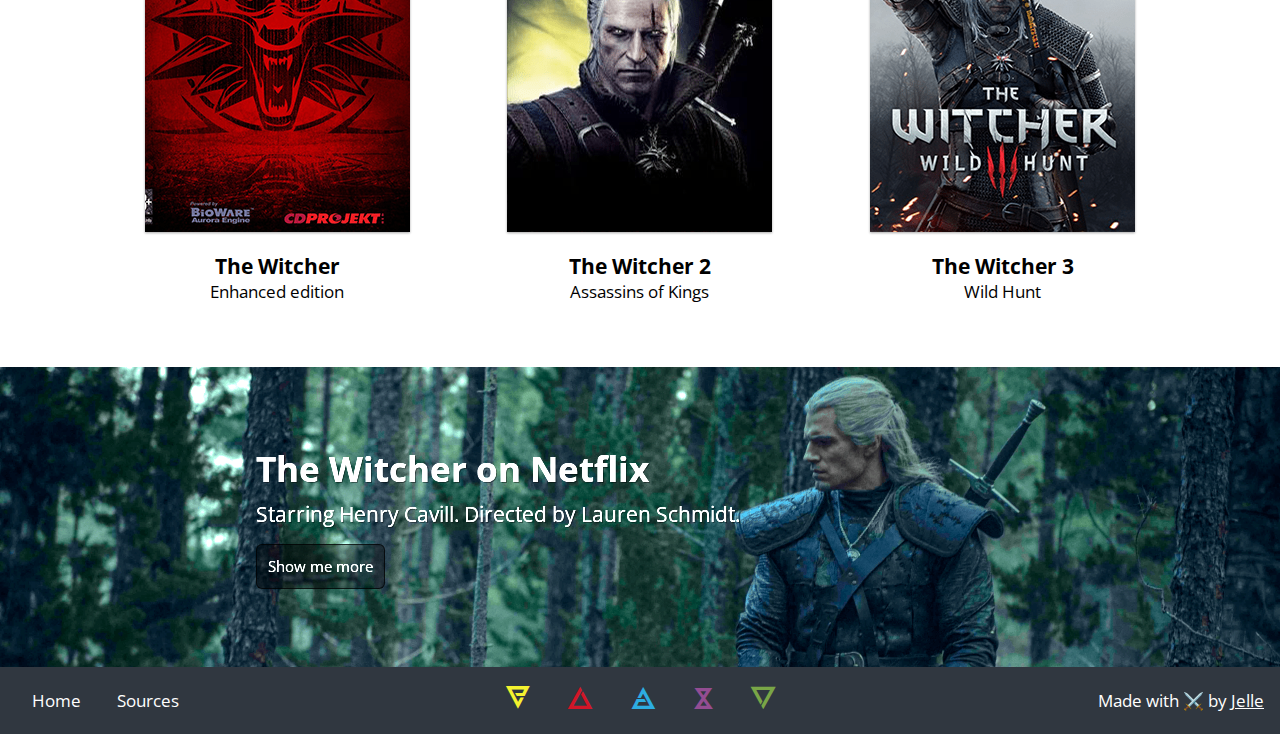
==== commit 85950b4c: "Apply multiple small style consistency fixes" ====
--- a/public/index.html
+++ b/public/index.html
@@ -115,7 +115,8 @@
     <article class="series">
         <header>
             <h2>The Witcher on Netflix</h2>
-            <small>Starring Henry Cavill. Directed by Lauren Schmidt.</small>
+            <small>Starring Henry Cavill.</small>
+            <small>Directed by Lauren Schmidt.</small>
             <button>Show me more</button>
         </header>
     </article>
@@ -133,7 +134,7 @@
         <li><button title="Yrden" type="button" class="yrden">&</button></li>
         <li><button title="Axii" type="button" class="axii">)</button></li>
     </ul>
-    <p>Made with &#9876;&#65039; by <a target="_blank" href="https://jelleglebbeek.com">Jelle</a></p>
+    <p>Made with &#9876;&#65039; by <a target="_blank" rel="noopener" href="https://jelleglebbeek.com">Jelle</a></p>
 </footer>
 
 <script src="js/main.js"></script>
--- a/public/css/index.css
+++ b/public/css/index.css
@@ -249,7 +249,7 @@
     font-size: 150%;
 }
 
-article.games small {
+article.games > ul > li small {
     font-size: 120%;
 }
 
@@ -284,6 +284,9 @@
     article.series {
         justify-content: center;
     }
+    article.series small {
+        display: block;
+    }
 }
 
 @media only screen and (max-width: 950px) {
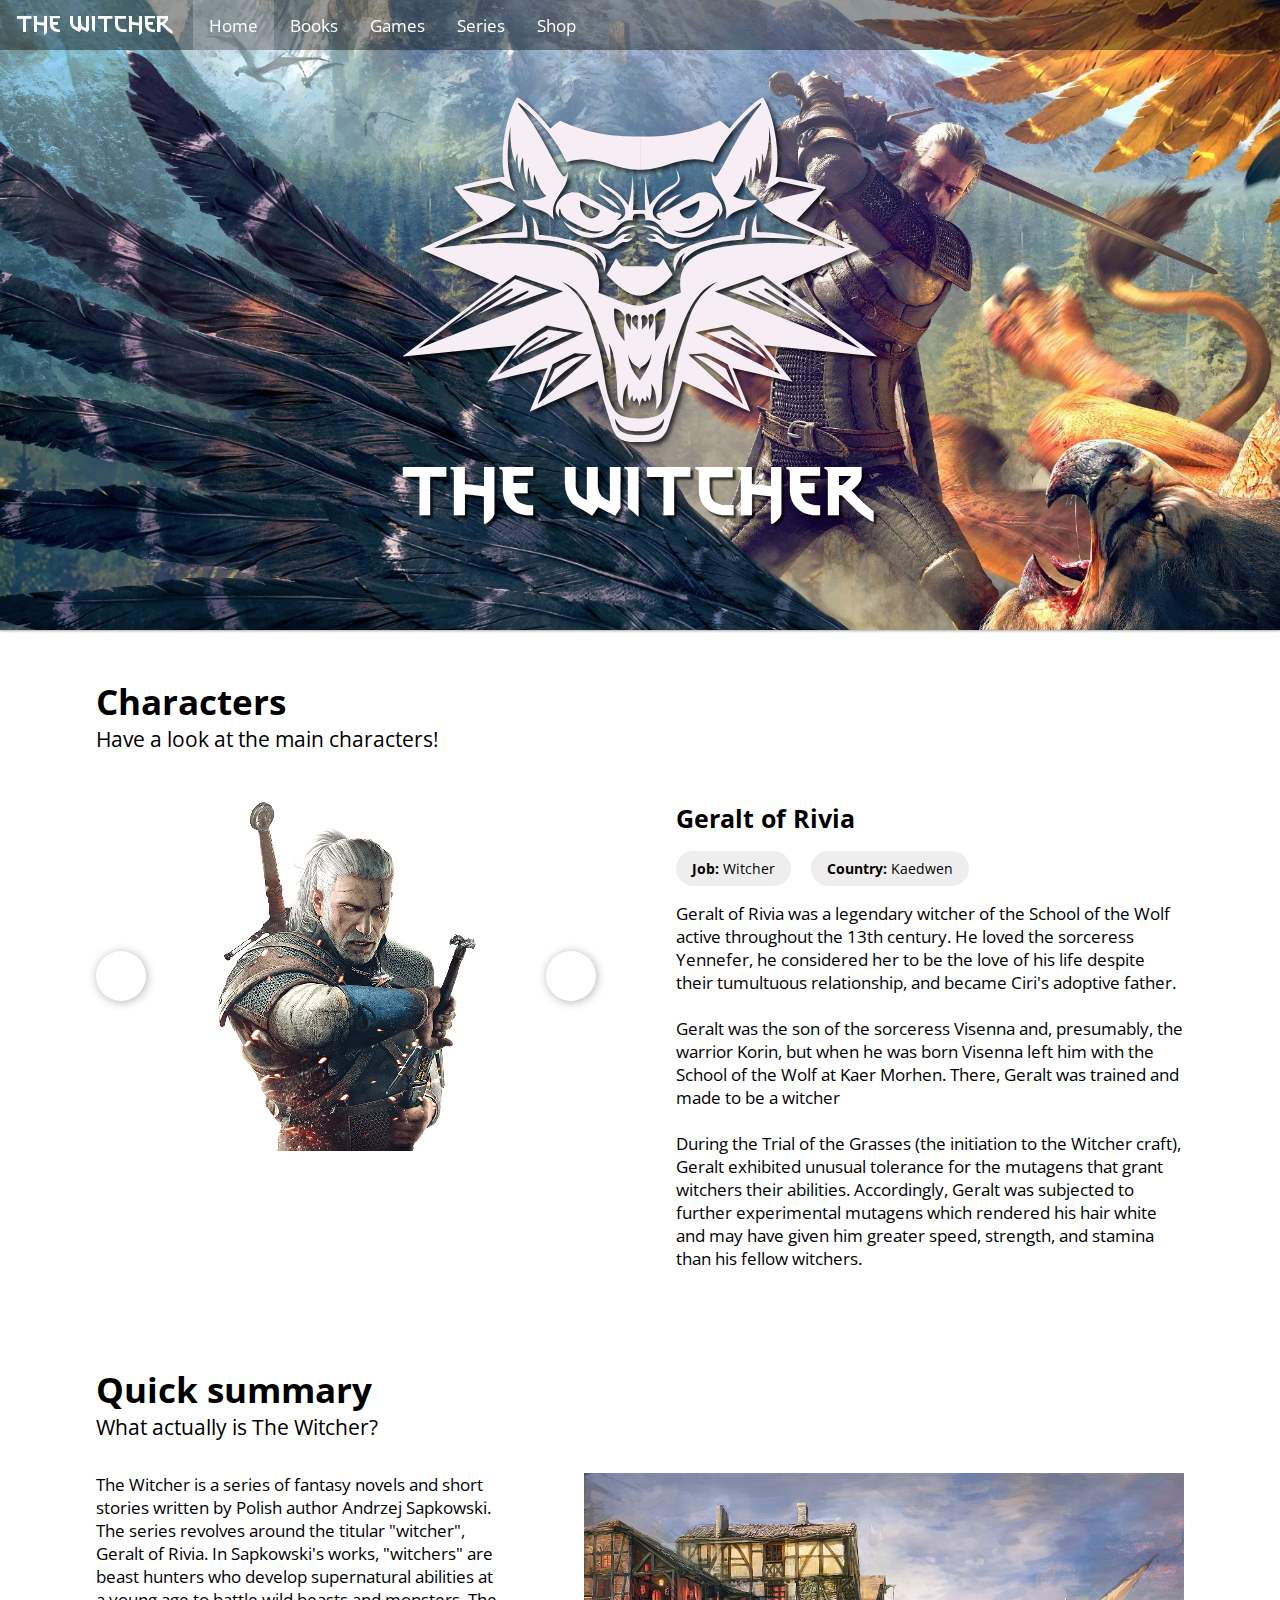
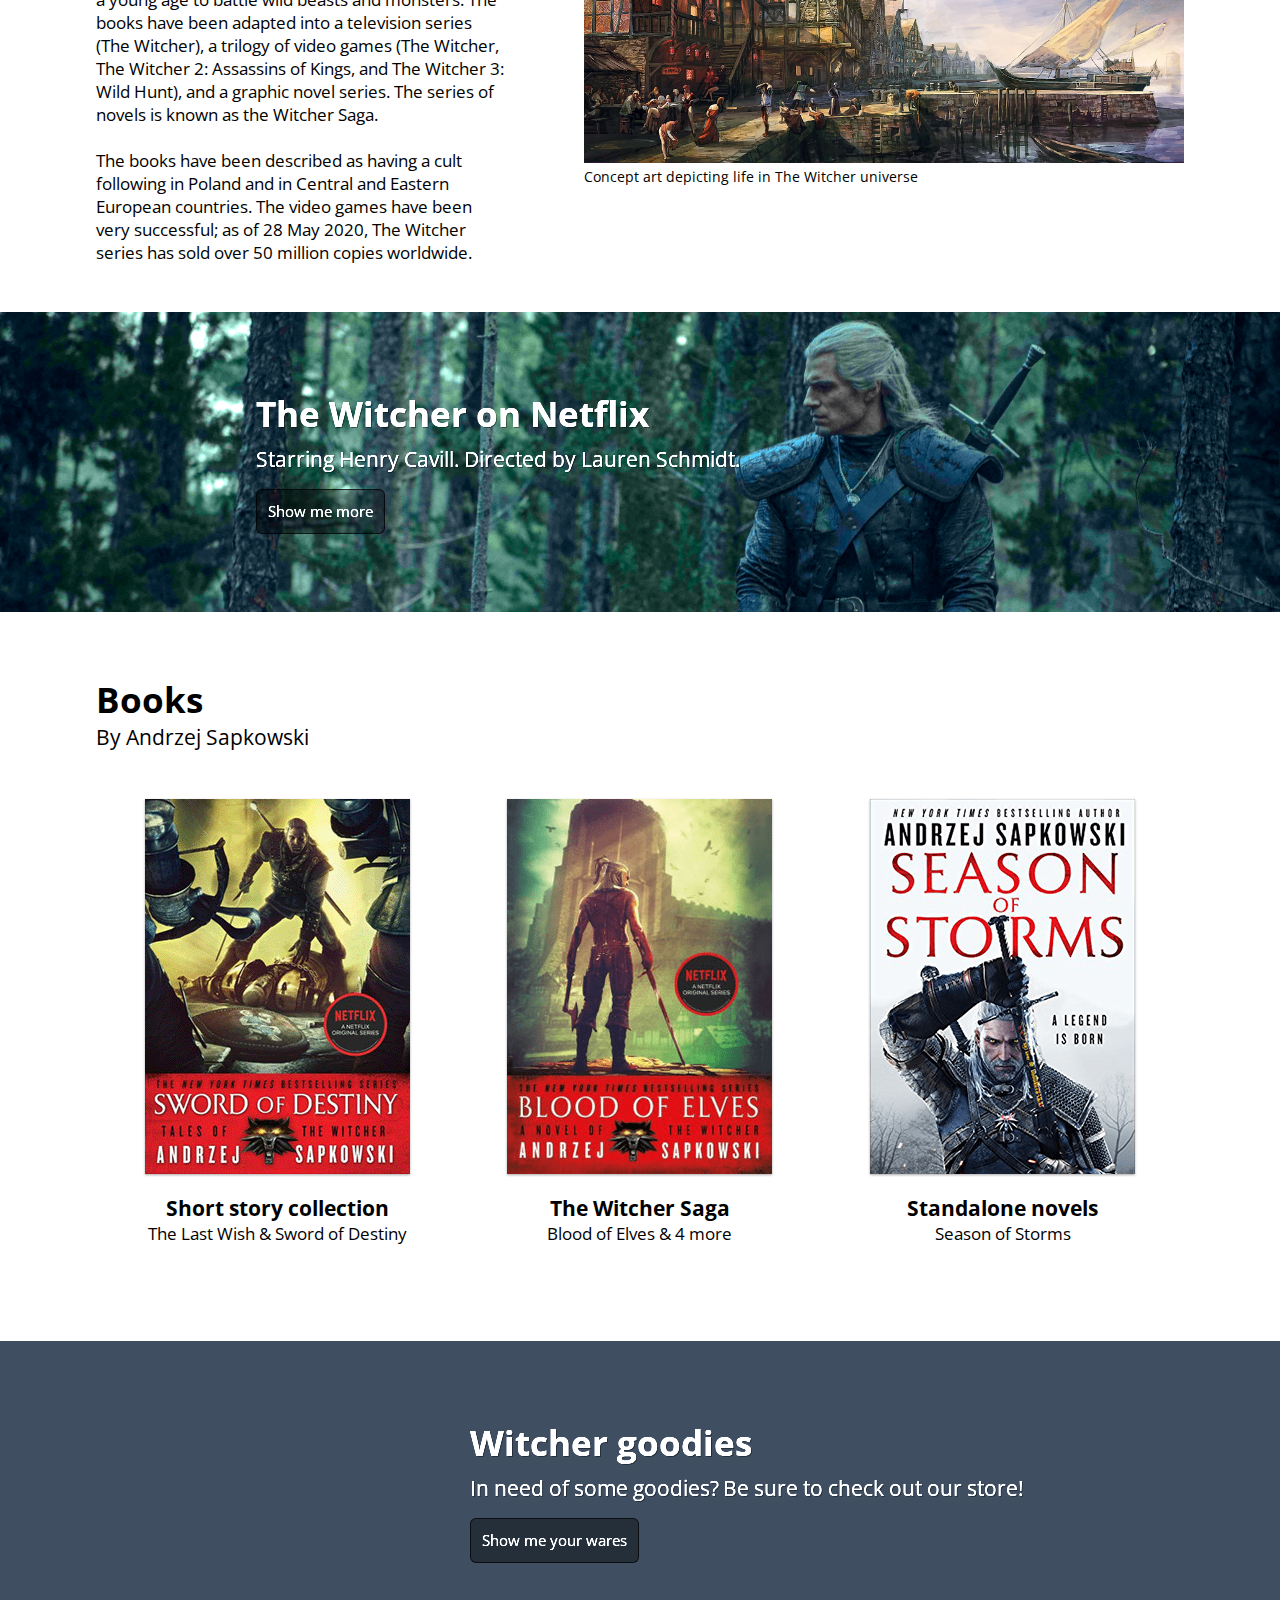
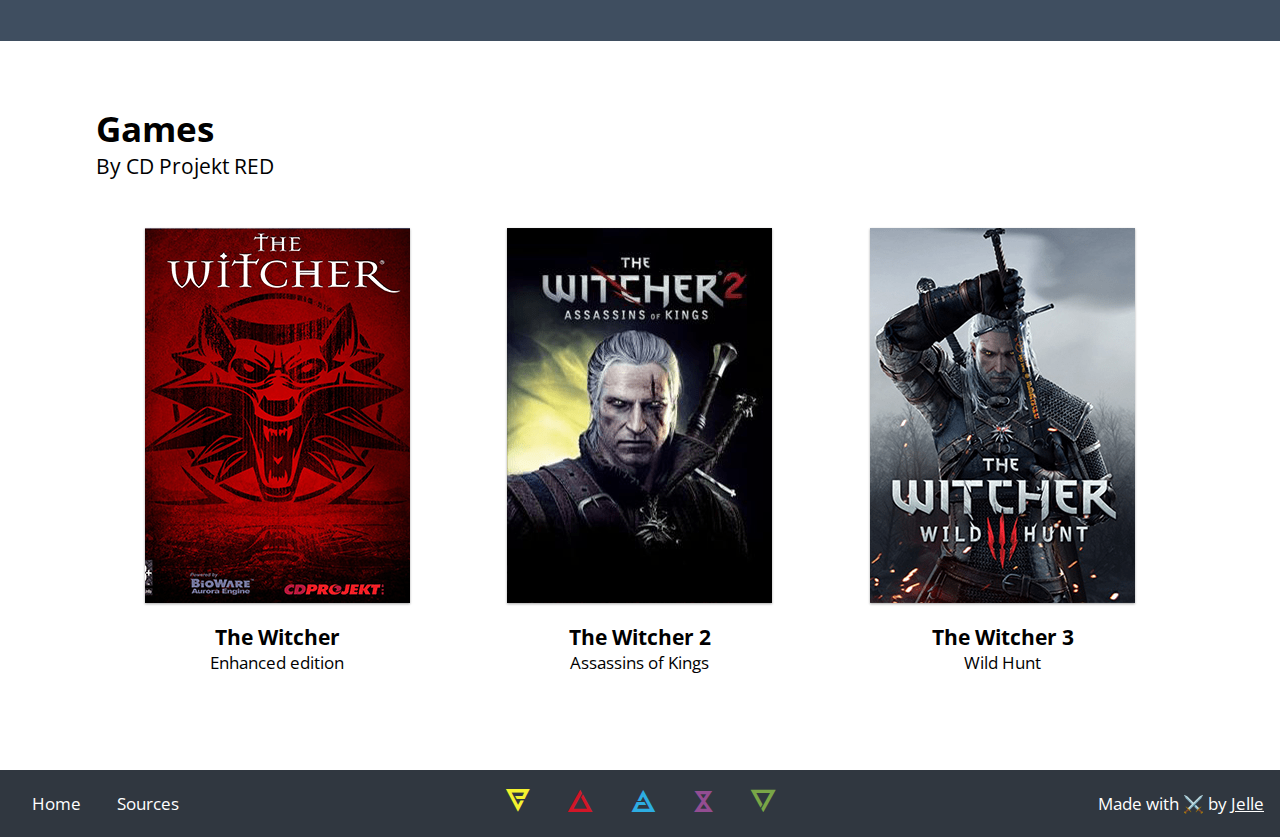
==== commit 6084f3b0: "Add books, summary and rearrange page TODO Shop section" ====
--- a/public/index.html
+++ b/public/index.html
@@ -32,7 +32,7 @@
     <article class="characters">
         <header>
             <h2>Characters</h2>
-            <small>Take a look at the main characters!</small>
+            <small>Have a look at the main characters!</small>
         </header>
         <section id="slider" class="slider">
             <div class="wrapper">
@@ -80,7 +80,76 @@
         </section>
     </article>
 
-    <article class="games">
+    <article class="summary">
+        <header>
+            <h2>Quick summary</h2>
+            <small>What actually is The Witcher?</small>
+        </header>
+        <section class="text">
+            <p>The Witcher is a series of fantasy novels and short stories written by Polish author Andrzej Sapkowski. The series revolves around the titular "witcher", Geralt of Rivia. In Sapkowski's works, "witchers" are beast hunters who develop supernatural abilities at a young age to battle wild beasts and monsters. The books have been adapted into a television series (The Witcher), a trilogy of video games (The Witcher, The Witcher 2: Assassins of Kings, and The Witcher 3: Wild Hunt), and a graphic novel series. The series of novels is known as the Witcher Saga.</p>
+            <br>
+            <p>The books have been described as having a cult following in Poland and in Central and Eastern European countries. The video games have been very successful; as of 28 May 2020, The Witcher series has sold over 50 million copies worldwide.</p>
+        </section>
+        <section class="artwork">
+            <figure>
+                <img alt="A world map of The Witcher universe" src="img/port.jpg">
+                <figcaption>Concept art depicting life in The Witcher universe</figcaption>
+            </figure>
+        </section>
+    </article>
+
+
+    <article class="series">
+        <header>
+            <h2>The Witcher on Netflix</h2>
+            <small>Starring Henry Cavill.</small>
+            <small>Directed by Lauren Schmidt.</small>
+            <button>Show me more</button>
+        </header>
+    </article>
+
+    <article class="books triple-cards">
+        <header>
+            <h2>Books</h2>
+            <small>By Andrzej Sapkowski</small>
+        </header>
+        <ul>
+            <li>
+                <a href="games.html#story">
+                    <img alt="Cover image of The witcher" src="img/covers/swordofdestiny.png">
+                    <h3>Short story collection</h3>
+                    <small>The Last Wish & Sword of Destiny</small>
+                </a>
+            </li>
+
+            <li>
+                <a href="games.html#saga">
+                    <img alt="Cover image of The witcher 3" src="img/covers/bloodofelves.png">
+                    <h3>The Witcher Saga</h3>
+                    <small>Blood of Elves & 4 more</small>
+                </a>
+            </li>
+
+            <li>
+                <a href="books.html#novel">
+                    <img alt="Cover image of The witcher 3" src="img/covers/seasonofstorms.png">
+                    <h3>Standalone novels</h3>
+                    <small>Season of Storms</small>
+                </a>
+            </li>
+        </ul>
+    </article>
+
+    <article class="shop">
+        <header>
+            <h2>Witcher goodies</h2>
+            <small>In need of some goodies?</small>
+            <small>Be sure to check out our store!</small>
+            <button>Show me your wares</button>
+        </header>
+    </article>
+
+    <article class="games triple-cards">
         <header>
             <h2>Games</h2>
             <small>By CD Projekt RED</small>
@@ -112,14 +181,6 @@
         </ul>
     </article>
 
-    <article class="series">
-        <header>
-            <h2>The Witcher on Netflix</h2>
-            <small>Starring Henry Cavill.</small>
-            <small>Directed by Lauren Schmidt.</small>
-            <button>Show me more</button>
-        </header>
-    </article>
 </main>
 
 <footer>
--- a/public/css/main.css
+++ b/public/css/main.css
@@ -175,14 +175,14 @@
     }
 }
 
-@media only screen and (max-width: 580px) {
+@media only screen and (max-width: 610px) {
     nav {
         height: 91px;
         text-align: center;
     }
 
     nav a {
-        padding: .5rem 1rem .5rem 1rem;
+        padding: .5rem;
     }
 
     nav ul {
@@ -192,5 +192,6 @@
 
     nav .title {
         margin: 1rem;
+        width: 100%;
     }
 }
--- a/public/css/index.css
+++ b/public/css/index.css
@@ -44,6 +44,7 @@
     z-index: 1;
     background-size: cover;
     border-radius: 3px;
+    margin: 0 auto;
 }
 
 .wrapper img {
@@ -126,8 +127,8 @@
 article.characters {
     display: flex;
     flex-wrap: wrap;
-    margin: 0 auto;
     width: 85%;
+    margin: 0 auto 2rem;
 }
 
 article {
@@ -155,7 +156,7 @@
     font-size: 150%;
 }
 
-article.characters > header, article.games > header {
+article.characters > header, article.triple-cards > header {
     margin-bottom: 3rem;
 }
 
@@ -174,7 +175,7 @@
     justify-content: flex-start;
     align-items: center;
     padding: 0;
-    margin-top: -2rem;
+    margin-bottom: 3rem;
 }
 
 article.series > header {
@@ -208,29 +209,29 @@
     font-size: 120%;
 }
 
-article.games > ul {
+article.triple-cards > ul {
     display: flex;
     justify-content: space-around;
     flex-wrap: wrap;
     list-style: none;
 }
 
-article.games li {
+article.triple-cards li {
     text-align: center;
     margin: 0 1rem 3rem;
 }
 
-article.games a {
+article.triple-cards a {
     color: #000;
     text-decoration: none;
 }
 
-article.games {
+article.triple-cards {
     width: 85%;
     margin: 0 auto;
 }
 
-article.games hr {
+article.triple-cards hr {
     border-image-source: linear-gradient(
             180deg
             , rgba(255,255,255,1) 0%, rgb(154 154 154) 25%, rgb(154 154 154) 75%, rgba(255,255,255,1) 100%);
@@ -239,22 +240,85 @@
     margin-bottom: 1rem;
 }
 
-article.games img {
+article.triple-cards img {
     box-shadow: 0 1px 3px rgba(0,0,0,0.12), 0 1px 2px rgba(0,0,0,0.24);
     transition: all 0.3s cubic-bezier(.25,.8,.25,1);
     margin-bottom: 1rem;
 }
 
-article.games h3 {
+article.triple-cards h3 {
     font-size: 150%;
 }
 
-article.games > ul > li small {
+article.triple-cards > ul > li small {
     font-size: 120%;
 }
 
-article.games a:hover > img {
+article.triple-cards a:hover > img {
     box-shadow: 0 14px 28px rgba(0,0,0,0.25), 0 10px 10px rgba(0,0,0,0.22);
+}
+
+article.summary {
+    margin: 0 auto;
+    flex-wrap: wrap;
+    width: 85%;
+    display: flex;
+}
+
+article.summary header {
+    width: 100%;
+    margin-bottom: 2rem;
+}
+
+article.summary .artwork img {
+    width: 600px;
+}
+
+article.summary .text {
+    font-size: 120%;
+    flex: 1;
+    margin-right: 5rem;
+}
+
+article.shop {
+    background: #303740;
+    background-size: cover;
+    height: 300px;
+    filter: brightness(140%) saturate(150%);
+    color: #fff;
+    display: flex;
+    justify-content: flex-end;
+    align-items: center;
+    padding: 0;
+    margin-bottom: 3rem;
+}
+
+article.shop > header {
+    margin-right: 20%;
+    margin-left: 10%;
+    text-shadow: 1px 1px 0.5px rgba(0,0,0,.4);
+}
+
+article.shop > header > h2 {
+    margin-bottom: .5rem;
+}
+
+article.shop > header > button {
+    display: block;
+    margin-top: 1rem;
+    padding: .7rem;
+    background-color: rgba(0,0,0,.4);
+    color: #FFF;
+    border: 1px solid rgba(0,0,0,.7);
+    font-family: 'Open Sans', sans-serif;
+    font-size: 110%;
+    border-radius: 6px;
+    cursor: pointer;
+    transition: background-color 200ms;
+}
+
+article.shop > header > button:hover {
+    background-color: rgba(0,0,0,.6);
 }
 
 @media only screen and (max-width: 1180px) {
@@ -266,26 +330,12 @@
     .characters .slider {
         margin: 0 auto 1rem;
     }
-}
-
-@media only screen and (max-width: 600px) {
-    .slide, .wrapper, .slider {
-        width: 350px;
-    }
-    .slides {
-        left: -350px;
-    }
-    #country.pill {
-        margin-left: 0;
-    }
-    article.series > header {
-        margin: 1rem;
-    }
-    article.series {
-        justify-content: center;
-    }
-    article.series small {
-        display: block;
+    article.summary .artwork {
+        width: 100%;
+        margin-top: 3rem;
+    }
+    article.summary .text {
+        margin-right: 0;
     }
 }
 
@@ -293,4 +343,34 @@
     body > header > section > h1 {
         font-size: 3.5rem;
     }
-}
+    article.summary .artwork img {
+        width: 500px;
+    }
+}
+
+@media only screen and (max-width: 600px) {
+    .slide, .wrapper, .slider {
+        width: 320px;
+    }
+    .slides {
+        left: -320px;
+    }
+    #country.pill {
+        margin-left: 0;
+    }
+    article.series > header, article.shop > header {
+        margin: 1rem;
+    }
+    article.series, article.shop {
+        justify-content: center;
+    }
+    article.series small, article.shop small {
+        display: block;
+    }
+
+    article.summary .artwork img {
+        width: 350px;
+    }
+}
+
+
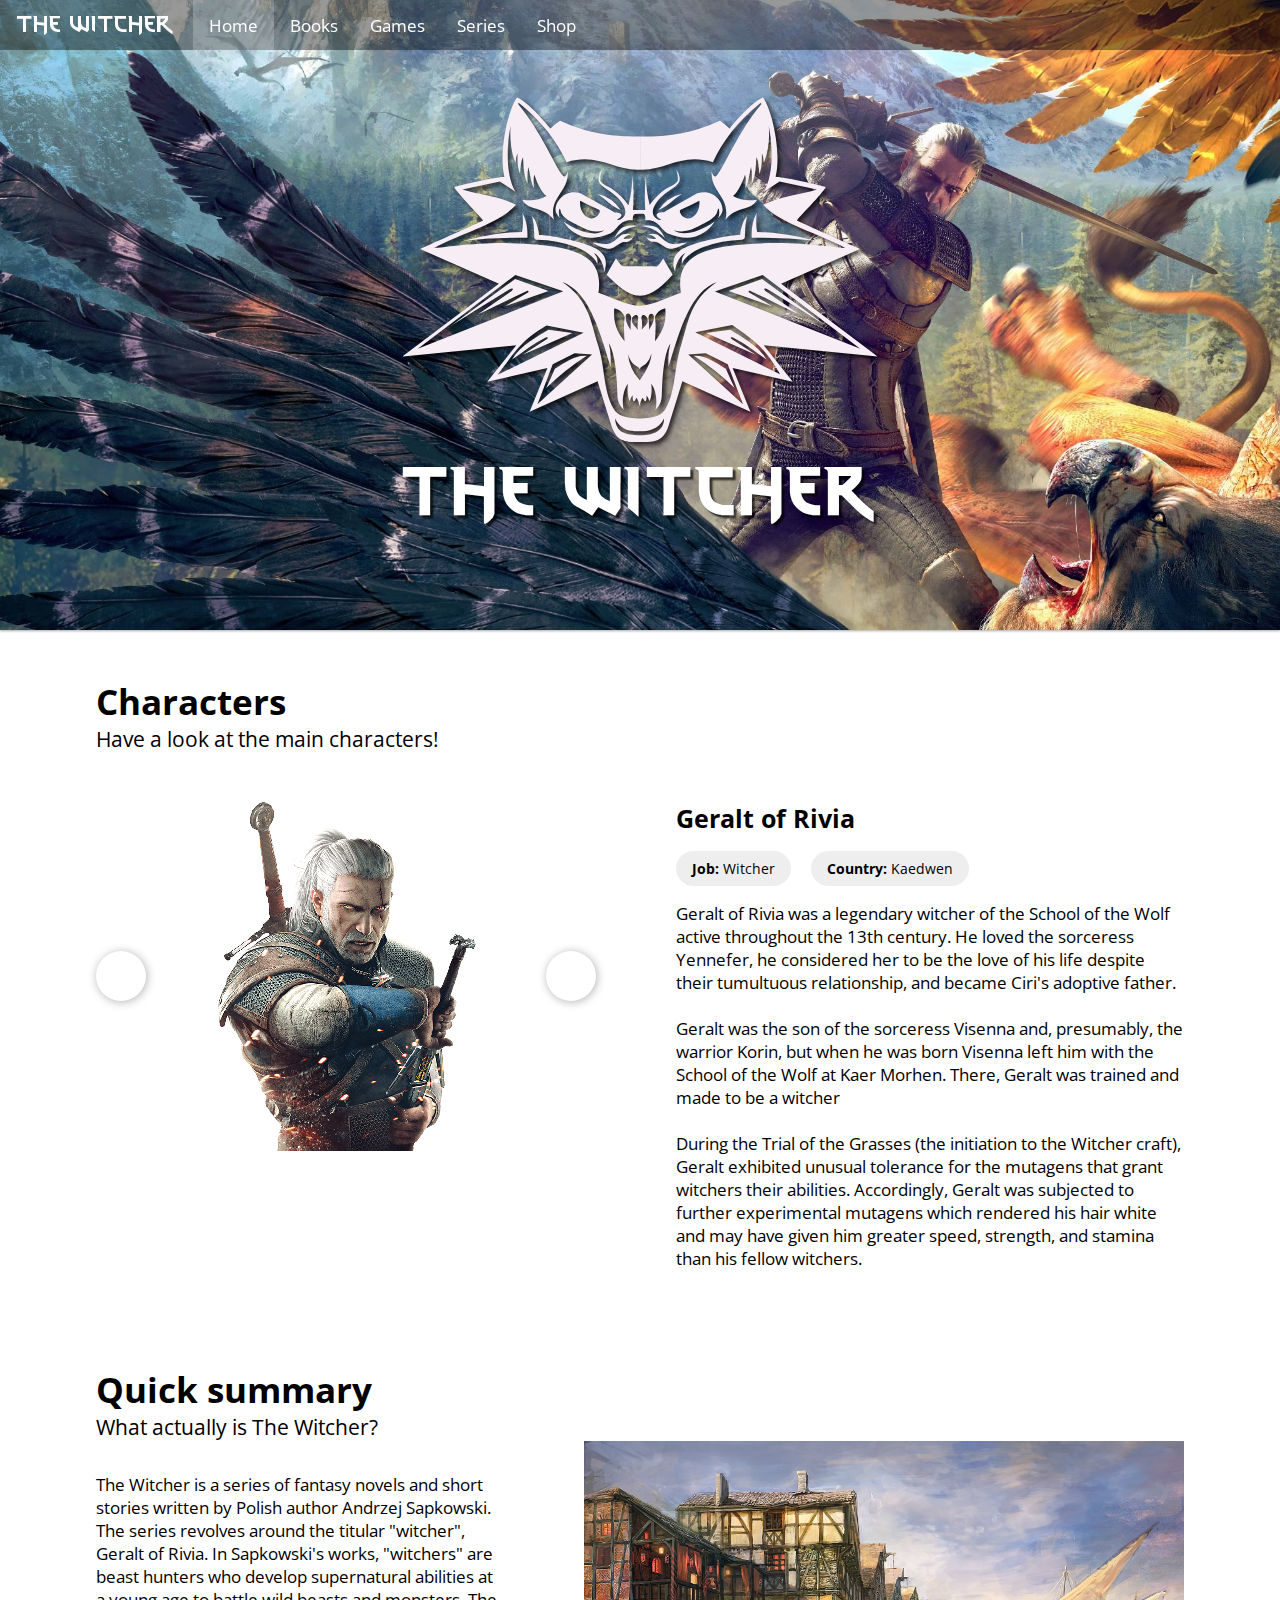
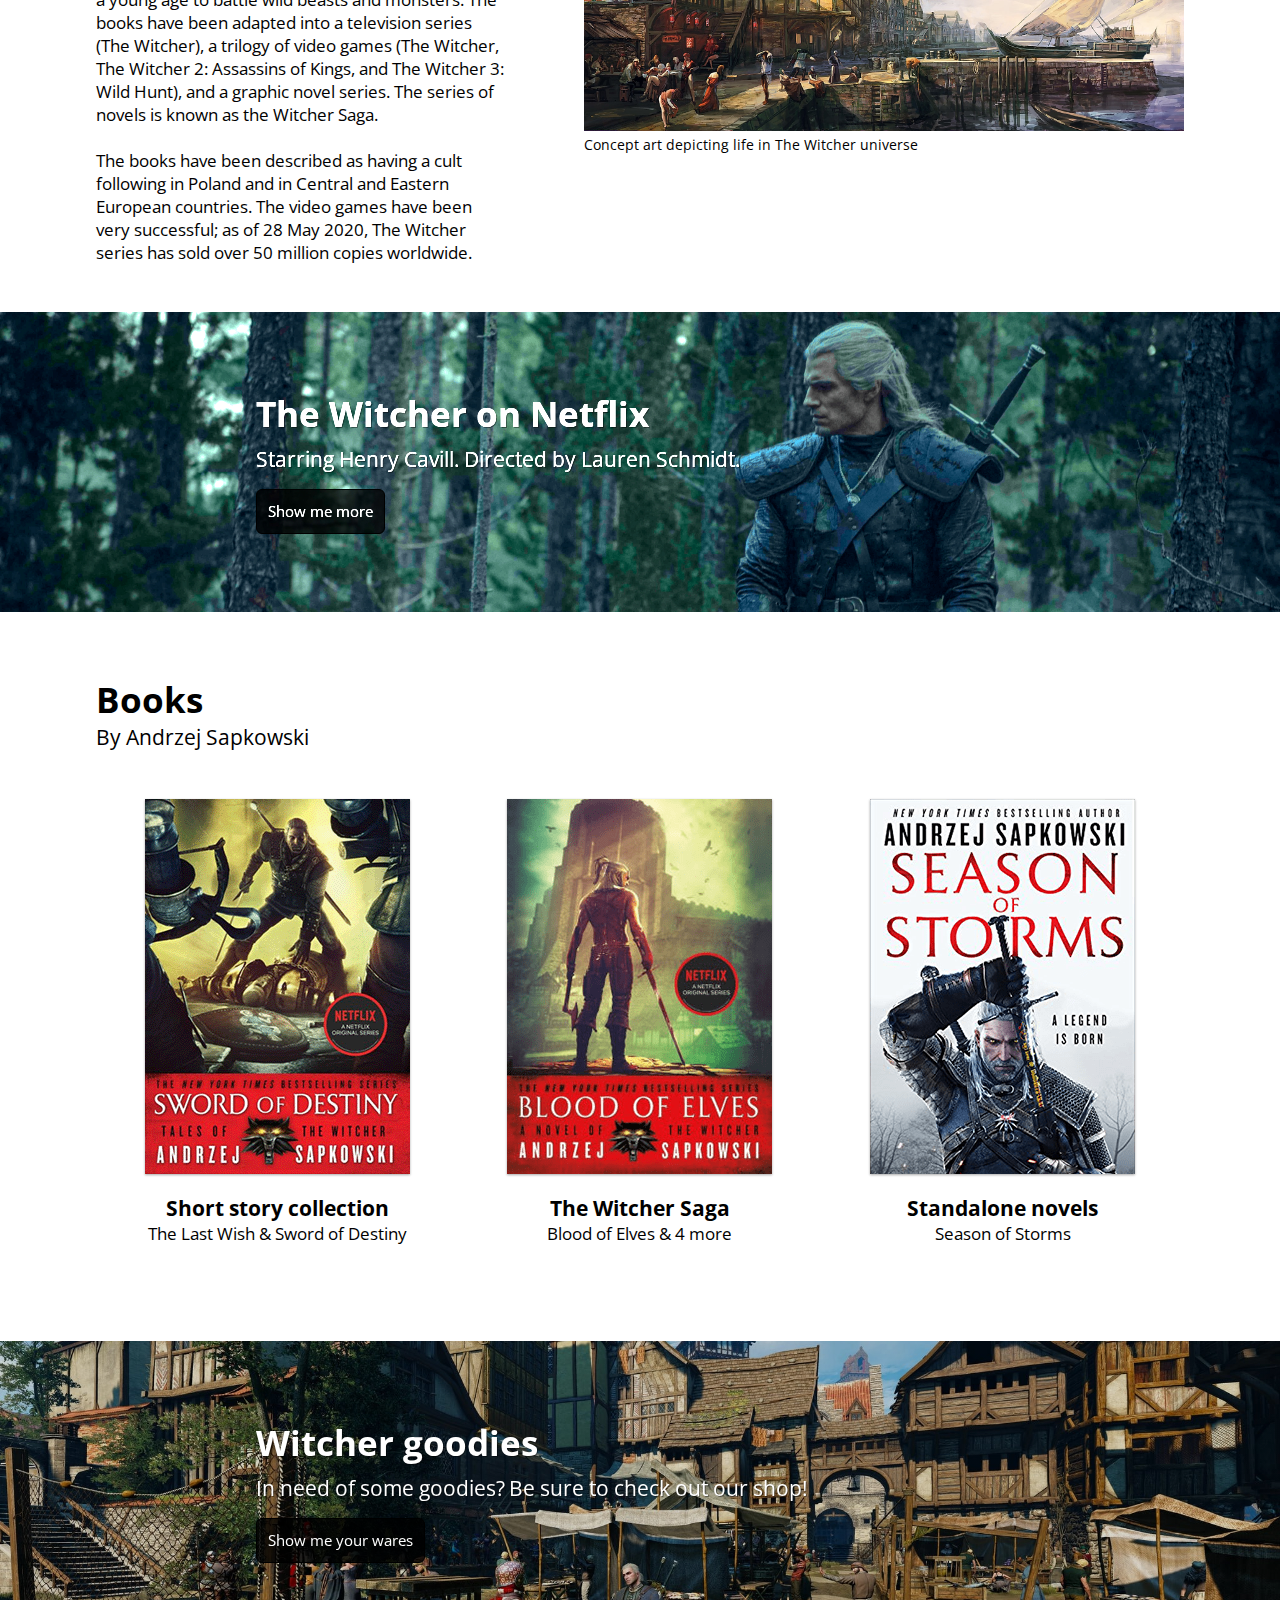
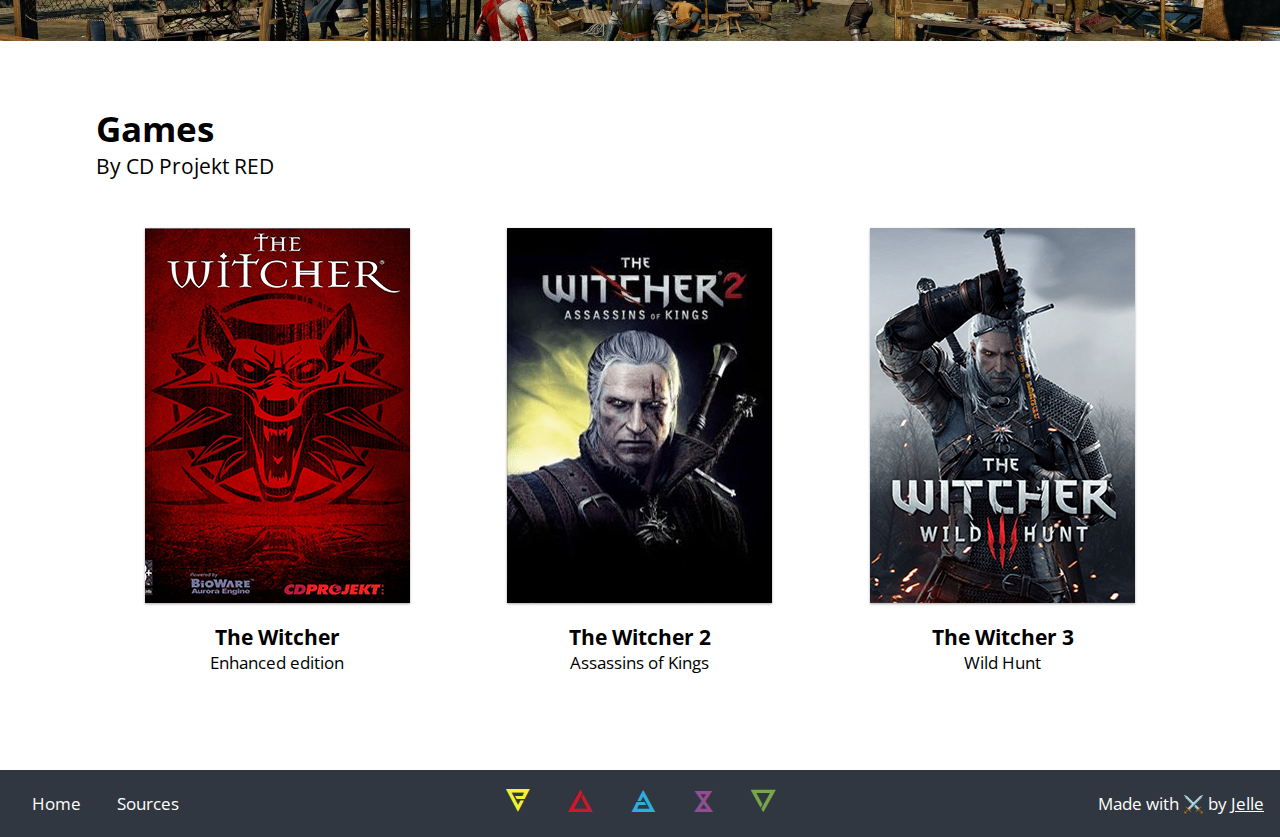
==== commit b013a7bc: "Finish the homepage design" ====
--- a/public/index.html
+++ b/public/index.html
@@ -28,7 +28,6 @@
 </header>
 
 <main>
-
     <article class="characters">
         <header>
             <h2>Characters</h2>
@@ -59,13 +58,13 @@
                             data-country="Temeria"
                             data-job="Mage & Advisor"
                             data-name="Triss Merigold"
-                            data-description="Triss Merigold of Maribor was a legendary Temerian sorceress of the 13th century. Called Fourteenth of the Hill by her contemporaries because she was erroneously thought to have been killed during the Battle of Sodden Hill, she passed into history as Merigold the Fearless. A member of King Foltest's royal council along with Fercart and Keira Metz, as well as a founding member of the Lodge of Sorceresses, she was involved in politics for most of her life.<br><br>She was friends with Yennefer and the witcher Geralt of Rivia, but also unhappily in love with the latter.Triss took care of Ciri at Kaer Morhen for some time and is like an older sister to her.<br><br>She was a skilled healer and carried with her many magical potions, but she never uses them on herself because ironically, she was allergic to potions. She was also quite a powerful mage, certainly when it counted most. She wore an amulet - sapphire overlaid with silver."
+                            data-description="Triss Merigold of Maribor was a legendary Temerian sorceress of the 13th century. Called Fourteenth of the Hill by her contemporaries because she was erroneously thought to have been killed during the Battle of Sodden Hill, she passed into history as Merigold the Fearless. A member of King Foltest's royal council along with Fercart and Keira Metz, as well as a founding member of the Lodge of Sorceresses, she was involved in politics for most of her life.<br><br>She was friends with Yennefer and the witcher Geralt of Rivia, but also unhappily in love with the latter. Triss took care of Ciri at Kaer Morhen for some time and is like an older sister to her.<br><br>She was a skilled healer and carried with her many magical potions, but she never uses them on herself because ironically, she was allergic to potions. She was also quite a powerful mage."
                             class="slide"><img alt="Triss Merigold" src="img/characters/triss.png"></li>
                     <li
                             data-country="Redania"
                             data-job="Bard"
                             data-name="Dandelion - Julian Alfred Pankratz"
-                            data-description="Julian Alfred Pankratz, Viscount de Lettenhove, better known as Dandelion (Or in the Netflix series as Jaskier), was a poet, minstrel, bard, and close friend of Geralt of Rivia.<br><br>Dandelion studied the seven liberal arts for four years at Oxenfurt University before later becoming a professor, but only taught students for a year before leaving the academy to travel the world. He would, however, visit Oxenfurt from time to time to give guest lectures. Within a very few years he gained worldwide fame and became known as one of the best minstrels in the Northern Kingdoms, with his best known song was the Ballad of the Lion Cub of Cintra.<br><br>Dandelion first met Geralt at a fête in the town of Gulet in Aedirn. There, the poet had knocked up a girl under the musician's podium, and her four sturdy brothers were looking for him all over town, threatening to geld him and cover him in pitch and sawdust."
+                            data-description="Julian Alfred Pankratz, Viscount de Lettenhove, better known as Dandelion (Or in the Netflix series as Jaskier), was a poet, minstrel, bard, and close friend of Geralt of Rivia.<br><br>Dandelion studied the seven liberal arts for four years at Oxenfurt University before later becoming a professor, but only taught students for a year before leaving the academy to travel the world. Within a very few years he gained worldwide fame and became known as one of the best minstrels in the Northern Kingdoms, with his best known song was the Ballad of the Lion Cub of Cintra.<br><br>Dandelion first met Geralt at a fête in the town of Gulet in Aedirn. There, the poet had knocked up a girl under the musician's podium, and her four sturdy brothers were looking for him all over town, threatening to geld him and cover him in pitch and sawdust."
                             class="slide"><img alt="Dandelion - Julian Alfred Pankratz" src="img/characters/dandelion.png"></li>
                 </ul>
             </div>
@@ -85,26 +84,23 @@
             <h2>Quick summary</h2>
             <small>What actually is The Witcher?</small>
         </header>
-        <section class="text">
-            <p>The Witcher is a series of fantasy novels and short stories written by Polish author Andrzej Sapkowski. The series revolves around the titular "witcher", Geralt of Rivia. In Sapkowski's works, "witchers" are beast hunters who develop supernatural abilities at a young age to battle wild beasts and monsters. The books have been adapted into a television series (The Witcher), a trilogy of video games (The Witcher, The Witcher 2: Assassins of Kings, and The Witcher 3: Wild Hunt), and a graphic novel series. The series of novels is known as the Witcher Saga.</p>
-            <br>
-            <p>The books have been described as having a cult following in Poland and in Central and Eastern European countries. The video games have been very successful; as of 28 May 2020, The Witcher series has sold over 50 million copies worldwide.</p>
-        </section>
-        <section class="artwork">
-            <figure>
-                <img alt="A world map of The Witcher universe" src="img/port.jpg">
-                <figcaption>Concept art depicting life in The Witcher universe</figcaption>
-            </figure>
-        </section>
-    </article>
-
+        <p class="text">
+            The Witcher is a series of fantasy novels and short stories written by Polish author Andrzej Sapkowski. The series revolves around the titular "witcher", Geralt of Rivia. In Sapkowski's works, "witchers" are beast hunters who develop supernatural abilities at a young age to battle wild beasts and monsters. The books have been adapted into a television series (The Witcher), a trilogy of video games (The Witcher, The Witcher 2: Assassins of Kings, and The Witcher 3: Wild Hunt), and a graphic novel series. The series of novels is known as the Witcher Saga.
+            <br><br>
+            The books have been described as having a cult following in Poland and in Central and Eastern European countries. The video games have been very successful; as of 28 May 2020, The Witcher series has sold over 50 million copies worldwide.
+        </p>
+        <figure class="artwork">
+            <img alt="A world map of The Witcher universe" src="img/port.jpg">
+            <figcaption>Concept art depicting life in The Witcher universe</figcaption>
+        </figure>
+    </article>
 
     <article class="series">
         <header>
             <h2>The Witcher on Netflix</h2>
             <small>Starring Henry Cavill.</small>
             <small>Directed by Lauren Schmidt.</small>
-            <button>Show me more</button>
+            <button id="js__series" type="button">Show me more</button>
         </header>
     </article>
 
@@ -144,8 +140,8 @@
         <header>
             <h2>Witcher goodies</h2>
             <small>In need of some goodies?</small>
-            <small>Be sure to check out our store!</small>
-            <button>Show me your wares</button>
+            <small>Be sure to check out our shop!</small>
+            <button id="js__shop" type="button">Show me your wares</button>
         </header>
     </article>
 
--- a/public/css/index.css
+++ b/public/css/index.css
@@ -165,7 +165,7 @@
     font-size: 180%;
 }
 
-article.series {
+article.series,  article.shop {
     background: url("../img/series-banner.png") center top no-repeat;
     background-size: cover;
     height: 300px;
@@ -178,22 +178,22 @@
     margin-bottom: 3rem;
 }
 
-article.series > header {
+article.series > header,  article.shop > header {
     margin-left: 20%;
     text-shadow: 1px 1px 0.5px rgba(0,0,0,.4);
 }
 
-article.series > header > h2 {
+article.series > header > h2, article.shop > header > h2 {
     margin-bottom: .5rem;
 }
 
-article.series > header > button {
+article.series > header > button, article.shop > header > button {
     display: block;
     margin-top: 1rem;
     padding: .7rem;
-    background-color: rgba(0,0,0,.4);
+    background-color: rgba(0,0,0,.8);
     color: #FFF;
-    border: 1px solid rgba(0,0,0,.7);
+    border: 1px solid rgba(0,0,0,1);
     font-family: 'Open Sans', sans-serif;
     font-size: 110%;
     border-radius: 6px;
@@ -201,8 +201,8 @@
     transition: background-color 200ms;
 }
 
-article.series > header > button:hover {
-    background-color: rgba(0,0,0,.6);
+article.series > header > button:hover,  article.shop > header > button:hover {
+    background-color: rgba(0,0,0,.9);
 }
 
 #character-description {
@@ -270,6 +270,10 @@
     margin-bottom: 2rem;
 }
 
+article.summary .artwork {
+    margin-top: -2rem;
+}
+
 article.summary .artwork img {
     width: 600px;
 }
@@ -278,47 +282,13 @@
     font-size: 120%;
     flex: 1;
     margin-right: 5rem;
+    display: block;
 }
 
 article.shop {
-    background: #303740;
-    background-size: cover;
-    height: 300px;
-    filter: brightness(140%) saturate(150%);
-    color: #fff;
-    display: flex;
-    justify-content: flex-end;
-    align-items: center;
-    padding: 0;
-    margin-bottom: 3rem;
-}
-
-article.shop > header {
-    margin-right: 20%;
-    margin-left: 10%;
-    text-shadow: 1px 1px 0.5px rgba(0,0,0,.4);
-}
-
-article.shop > header > h2 {
-    margin-bottom: .5rem;
-}
-
-article.shop > header > button {
-    display: block;
-    margin-top: 1rem;
-    padding: .7rem;
-    background-color: rgba(0,0,0,.4);
-    color: #FFF;
-    border: 1px solid rgba(0,0,0,.7);
-    font-family: 'Open Sans', sans-serif;
-    font-size: 110%;
-    border-radius: 6px;
-    cursor: pointer;
-    transition: background-color 200ms;
-}
-
-article.shop > header > button:hover {
-    background-color: rgba(0,0,0,.6);
+    background: linear-gradient( rgba(0, 0, 0, 0.15), rgba(0, 0, 0, 0.15) ), url("../img/market.jpg") center 28% no-repeat;
+    filter: saturate(110%);
+    background-size: cover;
 }
 
 @media only screen and (max-width: 1180px) {
